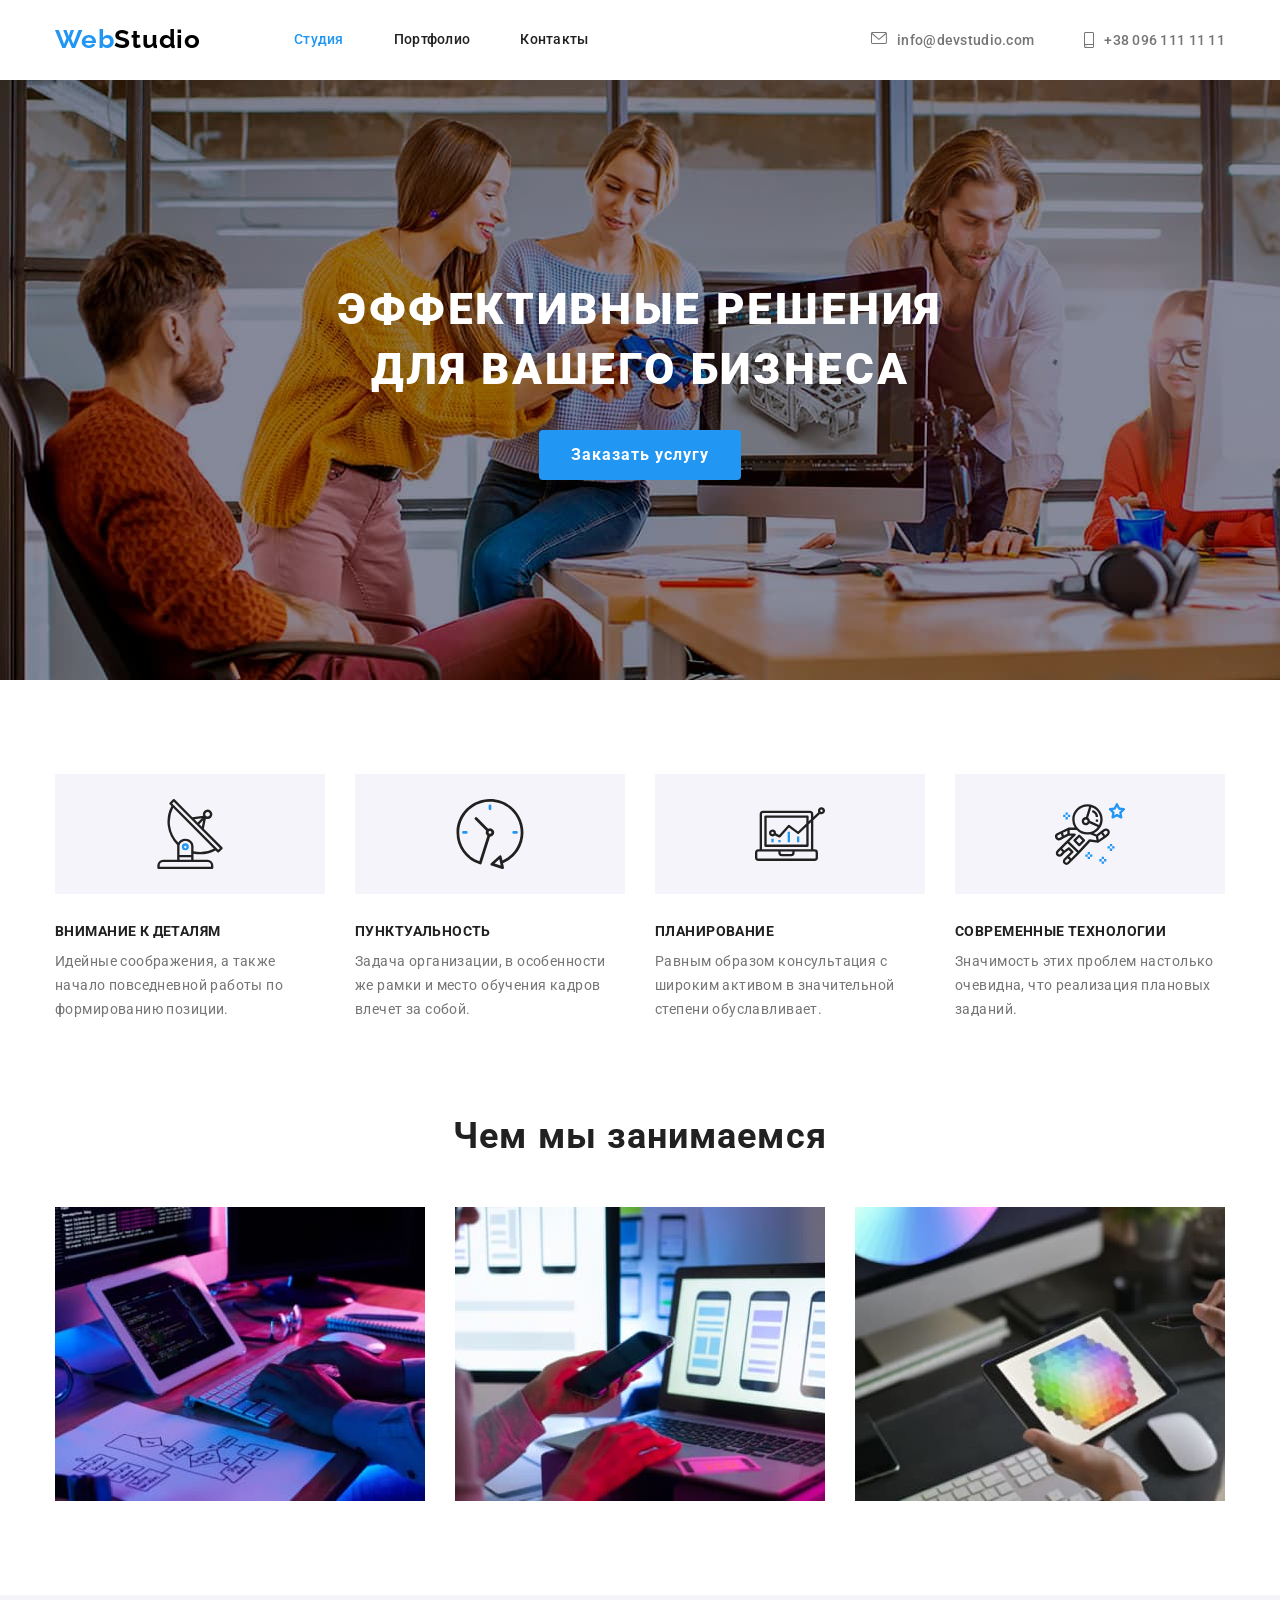
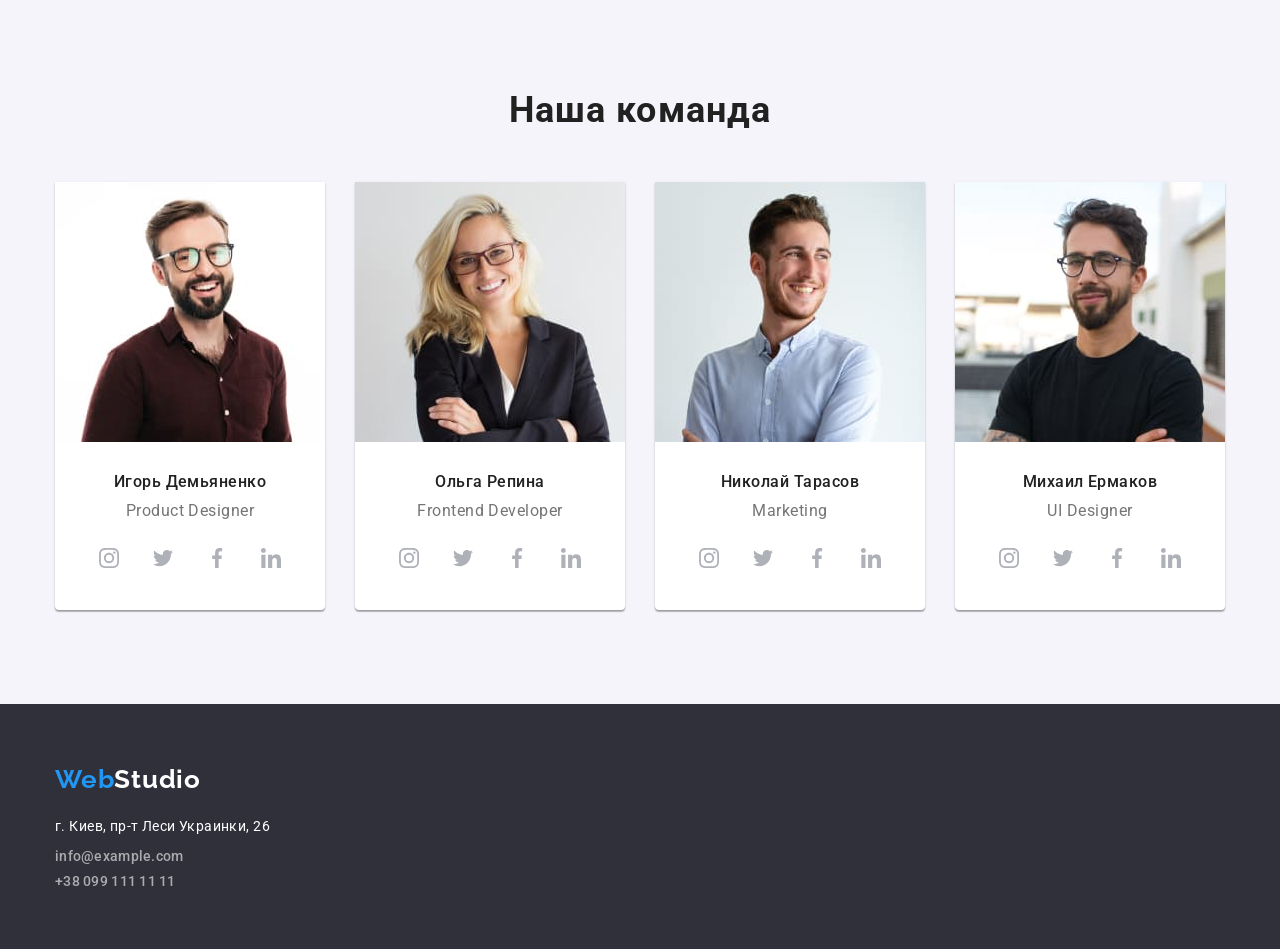
==== index.html @ 1698d547 "added icons" ====
<!DOCTYPE html>
<html lang="ru">
<head>
    <meta charset="UTF-8">
    <meta name="viewport" content="width=device-width, initial-scale=1.0">
    <link href="https://fonts.googleapis.com/css2?family=Raleway:wght@700&family=Roboto:wght@400;500;700;900&display=swap" rel="stylesheet">
    <link rel="stylesheet" href="https://cdnjs.cloudflare.com/ajax/libs/modern-normalize/1.0.0/modern-normalize.min.css" integrity="sha512-ISS7cAi1PEhQ8jnbJpJZMd29NlhNj4AWYyLOSp2CE/CsHxTCu+r+t0D2yoJudVrd0/8fTVPUVDzY5Tvli75u/g==" crossorigin="anonymous" />
    <link rel="stylesheet" href="./css/styles.css">
    <title>Document</title>
</head>
<body>
    <header>
        <div class="container main-nav">
            <nav class="site-nav">
                <a href="" class="logo">Web<span>Studio</span></a>
                <ul class="site-nav-list">
                    <li class="site-nav-item">
                        <a href="" class="link current">Студия</a>
                    </li>
                    <li class="site-nav-item">
                        <a href="./portfolio.html" class="link">Портфолио</a>
                    </li>
                    <li class="site-nav-item">
                        <a href="" class="link">Контакты</a>
                    </li>
                </ul>
            </nav>
            <address class="address-header">
                <ul class="address-list">
                    <li class="item">
                        <a href="mailto:info@devstudio.com" class="link">
                            <svg class="icon-envelope" width="16" height="12">
                                <use href="./images/symbol-defs.svg#icon-envelope-hover"></use>
                            </svg>
                            info@devstudio.com
                        </a>
                    </li>
                    <li class="item">
                        <a href="tel:+380961111111" class="link">
                            <svg class="icon-smartphone" width="10" height="16">
                                <use href="./images/symbol-defs.svg#icon-smartphone"></use>
                            </svg>
                            +38 096 111 11 11
                        </a>
                    </li>
                </ul>
            </address>
        </div>
    </header>
    <main>
        <section class="page-hero" >
            <div class="hero container">
                <h1 class="hero-title">Эффективные решения <br/> для вашего бизнеса</h1>
                <a href="" class="hero-link">Заказать услугу</a>
            </div>
        </section>
        <section class="features">
            <div class="container">
                <h2 class="visually-hidden">Наши качества</h2>
                <ul class="features-list">
                    <li class="features-item">
                        <div class="features-icon">
                            <svg  width="70" height="70">
                                <use href="./images/symbol-defs.svg#icon-antenna-1"></use>
                            </svg>
                        </div>
                        <h3>Внимание к деталям</h3>
                        <p>Идейные соображения, а также начало повседневной работы по формированию позиции.</p>
                    </li>
                    <li class="features-item">
                        <div class="features-icon">
                            <svg  width="70" height="70">
                                <use href="./images/symbol-defs.svg#icon-clock-1"></use>
                            </svg>
                        </div>
                        <h3>Пунктуальность</h3>
                        <p>Задача организации, в особенности же рамки и место обучения кадров влечет за собой.</p>
                    </li>
                    <li class="features-item">
                        <div class="features-icon">
                            <svg  width="70" height="70">
                                <use href="./images/symbol-defs.svg#icon-diagram-1"></use>
                            </svg>
                        </div>
                        <h3>Планирование</h3>
                        <p>Равным образом консультация с широким активом в значительной степени обуславливает.</p>
                    </li>
                    <li class="features-item">
                        <div class="features-icon">
                            <svg  width="70" height="70">
                                <use href="./images/symbol-defs.svg#icon-astronaut-1"></use>
                            </svg>
                        </div>
                        <h3>Современные технологии</h3>
                        <p>Значимость этих проблем настолько очевидна, что реализация плановых заданий.</p>
                    </li>
                </ul>
            </div>
        </section>
        <section class="works">
            <div class="container">
                <h2 class="works-title">Чем мы занимаемся</h2>
                <ul class="works-list">
                    <li class="work-item">
                        <img src="./images/indeximg/img.jpg" alt="фото1" width="370">
                    </li>
                    <li class="work-item">
                        <img src="./images/indeximg/img1.jpg" alt="фото2" width="370">
                    </li>
                    <li class="work-item">
                        <img src="./images/indeximg/img2.jpg" alt="фото3" width="370">
                    </li>
                </ul>
            </div>
        </section>
        <section class="team">
            <div class="container">
                <h2 class="team-title">Наша команда</h2>
                <ul class="team-list">
                    <li class="team-item">
                        <img src="./images/indeximg/igor.jpg" alt="Игорь Демьяненко" width="270">
                        <div class="team-name">
                            <h3>Игорь Демьяненко</h3>
                            <p>Product Designer</p>
                            <ul class="social-list">
                                <li class="social-item">
                                    <a href="" class="link">
                                        <svg class="social-icon" width="20" hight="20">
                                            <use href="./images/symbol-defs.svg#icon-instagram-2"></use>
                                        </svg>
                                    </a>
                                </li>
                                <li class="social-item">
                                    <a href="" class="link">
                                        <svg class="social-icon" width="20" hight="20">
                                            <use href="./images/symbol-defs.svg#icon-twitter-1"></use>
                                        </svg>
                                    </a>
                                </li>
                                <li class="social-item">
                                    <a href="" class="link">
                                        <svg class="social-icon" width="20" hight="20">
                                            <use href="./images/symbol-defs.svg#icon-facebook-1"></use>
                                        </svg>
                                    </a>
                                </li>
                                <li class="social-item">
                                    <a href="" class="link">
                                        <svg class="social-icon" width="20" hight="20">
                                            <use href="./images/symbol-defs.svg#icon-linkedin-1"></use>
                                        </svg>
                                    </a>
                                </li>
                            </ul>
                        </div>
                    </li>
                    <li class="team-item">
                        <img src="./images/indeximg/olga.jpg" alt="Ольга Репина" width="270">
                        <div class="team-name">
                            <h3>Ольга Репина</h3>
                            <p>Frontend Developer</p>
                            <ul class="social-list">
                                <li class="social-item">
                                    <a href="" class="link">
                                        <svg class="social-icon" width="20" hight="20">
                                            <use href="./images/symbol-defs.svg#icon-instagram-2"></use>
                                        </svg>
                                    </a>
                                </li>
                                <li class="social-item">
                                    <a href="" class="link">
                                        <svg class="social-icon" width="20" hight="20">
                                            <use href="./images/symbol-defs.svg#icon-twitter-1"></use>
                                        </svg>
                                    </a>
                                </li>
                                <li class="social-item">
                                    <a href="" class="link">
                                        <svg class="social-icon" width="20" hight="20">
                                            <use href="./images/symbol-defs.svg#icon-facebook-1"></use>
                                        </svg>
                                    </a>
                                </li>
                                <li class="social-item">
                                    <a href="" class="link">
                                        <svg class="social-icon" width="20" hight="20">
                                            <use href="./images/symbol-defs.svg#icon-linkedin-1"></use>
                                        </svg>
                                    </a>
                                </li>
                            </ul>
                        </div>
                    </li>
                    <li class="team-item">
                        <img src="./images/indeximg/nikolay.jpg" alt="Николай Тарасов" width="270">
                        <div class="team-name">
                            <h3>Николай Тарасов</h3>
                            <p>Marketing</p>
                            <ul class="social-list">
                                <li class="social-item">
                                    <a href="" class="link">
                                        <svg class="social-icon" width="20" hight="20">
                                            <use href="./images/symbol-defs.svg#icon-instagram-2"></use>
                                        </svg>
                                    </a>
                                </li>
                                <li class="social-item">
                                    <a href="" class="link">
                                        <svg class="social-icon" width="20" hight="20">
                                            <use href="./images/symbol-defs.svg#icon-twitter-1"></use>
                                        </svg>
                                    </a>
                                </li>
                                <li class="social-item">
                                    <a href="" class="link">
                                        <svg class="social-icon" width="20" hight="20">
                                            <use href="./images/symbol-defs.svg#icon-facebook-1"></use>
                                        </svg>
                                    </a>
                                </li>
                                <li class="social-item">
                                    <a href="" class="link">
                                        <svg class="social-icon" width="20" hight="20">
                                            <use href="./images/symbol-defs.svg#icon-linkedin-1"></use>
                                        </svg>
                                    </a>
                                </li>
                            </ul>
                        </div>
                    </li>
                    <li class="team-item">
                        <img src="./images/indeximg/mihail.jpg" alt="Михаил Ермаков" width="270">
                        <div class="team-name">
                            <h3>Михаил Ермаков</h3>
                            <p>UI Designer</p>
                            <ul class="social-list">
                                <li class="social-item">
                                    <a href="" class="link">
                                        <svg class="social-icon" width="20" hight="20">
                                            <use href="./images/symbol-defs.svg#icon-instagram-2"></use>
                                        </svg>
                                    </a>
                                </li>
                                <li class="social-item">
                                    <a href="" class="link">
                                        <svg class="social-icon" width="20" hight="20">
                                            <use href="./images/symbol-defs.svg#icon-twitter-1"></use>
                                        </svg>
                                    </a>
                                </li>
                                <li class="social-item">
                                    <a href="" class="link">
                                        <svg class="social-icon" width="20" hight="20">
                                            <use href="./images/symbol-defs.svg#icon-facebook-1"></use>
                                        </svg>
                                    </a>
                                </li>
                                <li class="social-item">
                                    <a href="" class="link">
                                        <svg class="social-icon" width="20" hight="20">
                                            <use href="./images/symbol-defs.svg#icon-linkedin-1"></use>
                                        </svg>
                                    </a>
                                </li>
                            </ul>
                        </div>
                    </li>
                </ul>
            </div>
        </section>
    </main>
    <footer class="bottom">
        <div class="container">
            <a href="./index.html" class="logo">Web<span>Studio</span></a>
            <address class="adrs-list">
                <p class="adrs-item">г. Киев, пр-т Леси Украинки, 26</p>
                <a href="mailto:info@example.com" class="adrs-link adrs-item">info@example.com</a>
                <a href="tel:+380991111111" class="adrs-link adrs-item">+38 099 111 11 11</a>
            </address>
        </div>
    </footer>
</body>
</html>
---- css/styles.css ----
/* основной цвет #212121 */

/* вторичный цвет #757575 */

/* белый цвет #FFFFFF */

/* черный цвет #000000 */

/* акцент #2196F3 */

/* адресс в футере rgba(255, 255, 255, 0.6) */

/* бекграунд футера и героя #2F303A */

/* вторичный бекграунд #F5F4FA */

:root {
    --primary-text-color: #212121;
    --secondary-text-color: #757575;
    --accent-color: #2196F3;
    --background-footer: #2F303A;
    --secondary-background: #F5F4FA;
    --white-color: #fff;
    --black-color: #000;
    --footer-address-color: rgba(255, 255, 255, 0.6);
    --icon-color: #AFB1B8;
}

body {
    background: var(--white-color);
    color: var(--primary-text-color);
    font-family: 'Roboto', sans-serif;
}

a {
    text-decoration: none;
}

ul {
    margin: 0;
    padding: 0;
    list-style: none;
}

img {
    display: block;
    min-width: 100%;
    height: auto;
}
.visually-hidden {
    position: absolute;
    width: 1px;
    height: 1px;
    margin: -1px;
    border: 0;
    padding: 0;
    clip: rect(0 0 0 0);
    overflow: hidden;
}

.container {
    margin-left: auto;
    margin-right: auto;
    padding-left: 15px;
    padding-right: 15px;
    width: 1200px;
    /* outline: 2px solid red; */
}


/* СТУДИЯ */
/* Header */
.logo {
    color: #2196F3;
    font-family: 'Raleway', sans-serif;
    font-weight: 700;
    font-size: 26px;
    line-height: 1.2;
    letter-spacing: 0.03em;
}

.logo span {
    color: var(--black-color);
}

.main-nav,
.site-nav {
    display: flex;
    align-items: center;
}

.site-nav-list {
    margin-left: 93px;
}

.site-nav .link {
    color: var(--primary-text-color);
}

/* .site-nav-item {
    margin-right: 50px;
}

.site-nav-item:last-child {
    margin-right: 0px;
} */

.site-nav-item:not(:last-child) {
    margin-right: 50px;
}

.site-nav-list {
    display: flex;
    margin-left: 93px;
    font-weight: 500;
    font-size: 14px;
    line-height: 1.14;
    letter-spacing: 0.02em;
}

.site-nav-list .link {
    display: block;
    padding-top: 32px;
    padding-bottom: 32px;
    /* outline: 2px solid red; */
}

.site-nav-list .link.current,
.site-nav-list .link:hover,
.site-nav-list .link:focus {
    color: var(--accent-color);
}

.address-header,
.address-list {
    margin-left: auto;
    display: flex;
}

.address-list {
    /* margin-left: 331px; */
    padding-left: 0;
}

.address-list .item + .item {
    margin-left: 50px;
}

.address-list .link {
    color: var(--secondary-text-color);
    font-style: normal;
    font-weight: 500;
    font-size: 14px;
    line-height: 16px;
    letter-spacing: 0.02em;
}

.address-list .link:hover,
.address-list .link:focus {
    color: var(--accent-color);
}

.link {
    display:flex
}

.icon-envelope,
.icon-smartphone {
    fill: currentColor;
    margin-right: 10px;
}



/* Hero */
.page-hero {
    background: var(--black-color);
    background-image: url(../images/indeximg/hero_img.jpg);
    background-repeat: no-repeat;
    background-size: cover;
    text-align: center;
}
.hero {
    padding: 200px 0;
}
.hero-title {
    margin: 0;
    color: var(--white-color);
    font-weight: 900;
    font-size: 44px;
    line-height: 1.36;
    letter-spacing: 0.06em;
    text-transform: uppercase;
}
.hero-link {
    display: inline-block;
    margin-top: 30px;
    border-radius: 4px;
    padding: 10px 32px;
    color: var(--white-color);
    background: #2196F3;
    font-weight: 700;
    font-size: 16px;
    line-height: 1.9;
    letter-spacing: 0.06em;
}

/* Features */
.features {
    padding-top: 94px;
    padding-bottom: 94px;
}

.features-list {
    display: flex;
}
    
.features-item {
    width: 270px;
}
.features-icon {
    display: flex;
    padding: 25px 100px;
    margin-bottom: 30px;
    background: var(--secondary-background);
}

.features-item:not(:last-child) {
    margin-right: 30px;
}

.features-list h3 {
    margin-top: 0;
    margin-bottom: 10px;
    font-weight: 700;
    font-size: 14px;
    line-height: 1.14;
    letter-spacing: 0.03em;
    text-transform: uppercase;
}

.features-list p {
    margin-top: 0;
    margin-bottom: 0;
    color: var(--secondary-text-color);
    font-weight: 400;
    font-size: 14px;
    line-height: 1.7;
    letter-spacing: 0.03em;
}

/* Works */
.works {
padding-bottom: 94px;
}

.works-title {
    margin-top: 0;
    margin-bottom: 50px;
    font-weight: 700;
    font-size: 36px;
    line-height: 1.17;
    text-align: center;
    letter-spacing: 0.03em;
}

.works-list {
    display: flex;
}

.work-item:not(:last-child) {
    margin-right: 30px;
}

/* Team */
.team {
    padding-top: 94px;
    padding-bottom: 94px;
    background: var(--secondary-background);
}

.team-title {
    margin-top: 0;
    margin-bottom: 50px;
    font-weight: 700;
    font-size: 36px;
    line-height: 1.17;
    text-align: center;
    letter-spacing: 0.03em;
}
.team-item {
    width: 270px;
    background: var(--white-color);
    box-shadow: 0px 1px 3px rgba(0, 0, 0, 0.12), 0px 1px 1px rgba(0, 0, 0, 0.14), 0px 2px 1px rgba(0, 0, 0, 0.2);
    border-radius: 0px 0px 4px 4px;
}

.team-item:not(:last-child) {
    margin-right: 30px;
}

.team-list{
    display: flex;  
}

.team-name {
padding: 30px 15px;

}

.team-name h3 {
    margin-top: 0;
    margin-bottom: 10px;
    font-weight: 500;
    font-size: 16px;
    line-height: 1.2;
    letter-spacing: 0.03em;
    text-align: center;
}

.team-name p {
    margin-top: 0px;
    margin-bottom: 16px;
    color: var(--secondary-text-color);
    font-weight: 400;
    font-size: 16px;
    line-height: 19px;
    letter-spacing: 0.03em;
    text-align: center;
}

.social-list {
    display: flex;
    justify-content: center;
}

.social-item:not(:last-child) {
    margin-right: 10px;
}

.social-list .link {
    /* display: block; */
    padding: 12px;
    width: 44px;
    height: 44px;
    background: var(--white-color);
    border-radius: 50%;
    color: var(--icon-color)
}

.social-list .link:hover,
.social-list .link:focus {
    background: var(--accent-color);
    color: var(--white-color);
}

.social-icon {
    fill: currentColor;
}



 /*Footer  */
 .bottom {
    background: var(--background-footer);
    padding-top: 60px;
    padding-bottom: 60px;
 }
 
 .bottom span {
    color: var(--white-color);
 }

 .adrs-list {
    display: flex;
    flex-direction: column;
    margin-top: 20px;
 }

 .adrs-list p {
    margin-top: 0;
    margin-bottom: 0;
    color: var(--white-color);
    font-style: normal;
    font-weight: 400;
    font-size: 14px;
    line-height: 1.7;    
    letter-spacing: 0.03em;    
 }

 .adrs-link {
    color: var(--footer-address-color);
    font-style: normal;
    font-weight: 500;
    font-size: 14px;
    line-height: 16px;
    letter-spacing: 0.02em;
}

/* .mail {
    margin-top: 9px;
    margin-bottom: 9px;
} */

.adrs-link:hover,
.adrs-link:focus {
    color: var(--accent-color);
}

.adrs-item:not(:first-child) {
    margin-top: 9px;
}


/* ПОРТФОЛИО */
.header-portfolio {
    border-bottom: 1px solid rgba(236, 236, 236, 1);
}

.portfolio {
    padding-top: 94px;
    padding-bottom: 94px;
}

.button-list {
    display: flex;
    justify-content: center;
    margin-bottom: 50px;
}

.button-item:not(:last-child){
    margin-right: 8px;
}

.link-button {
    padding: 6px 22px;
    border: 0px;
    border-radius: 4px;
    font-family: inherit;
    font-weight: 500;
    font-size: 16px;
    line-height: 1.6;
    text-align: center;
    letter-spacing: 0.03em;
}

.link-button:hover,
.link-button:focus {
    background: var(--accent-color);
    color: var(--white-color);
}

.projects-list {
    display: flex;
    flex-wrap: wrap;
}

.project-element {
    width: calc((100% - 60px) / 3);
    margin-right: 30px;
    margin-bottom: 30px;
}

.project-element:nth-child(3n) {
    margin-right: 0;
}
.project-element:nth-last-child(-n + 3) {
    margin-bottom: 0;
}

.project-item {
    padding: 20px 24px;
    border: 1px solid #EEEEEE;
}

.project-title {
    margin-top: 0;
    margin-bottom: 4px;
    color: var(--primary-text-color);
    font-weight: 700;
    font-size: 18px;
    line-height: 2;
    letter-spacing: 0.06em;
}

.project-type {
    margin-top: 0;
    margin-bottom: 0;
    color: var(--secondary-text-color);
    font-weight: 400;
    font-size: 16px;
    line-height: 1.9;
    letter-spacing: 0.03em;
}
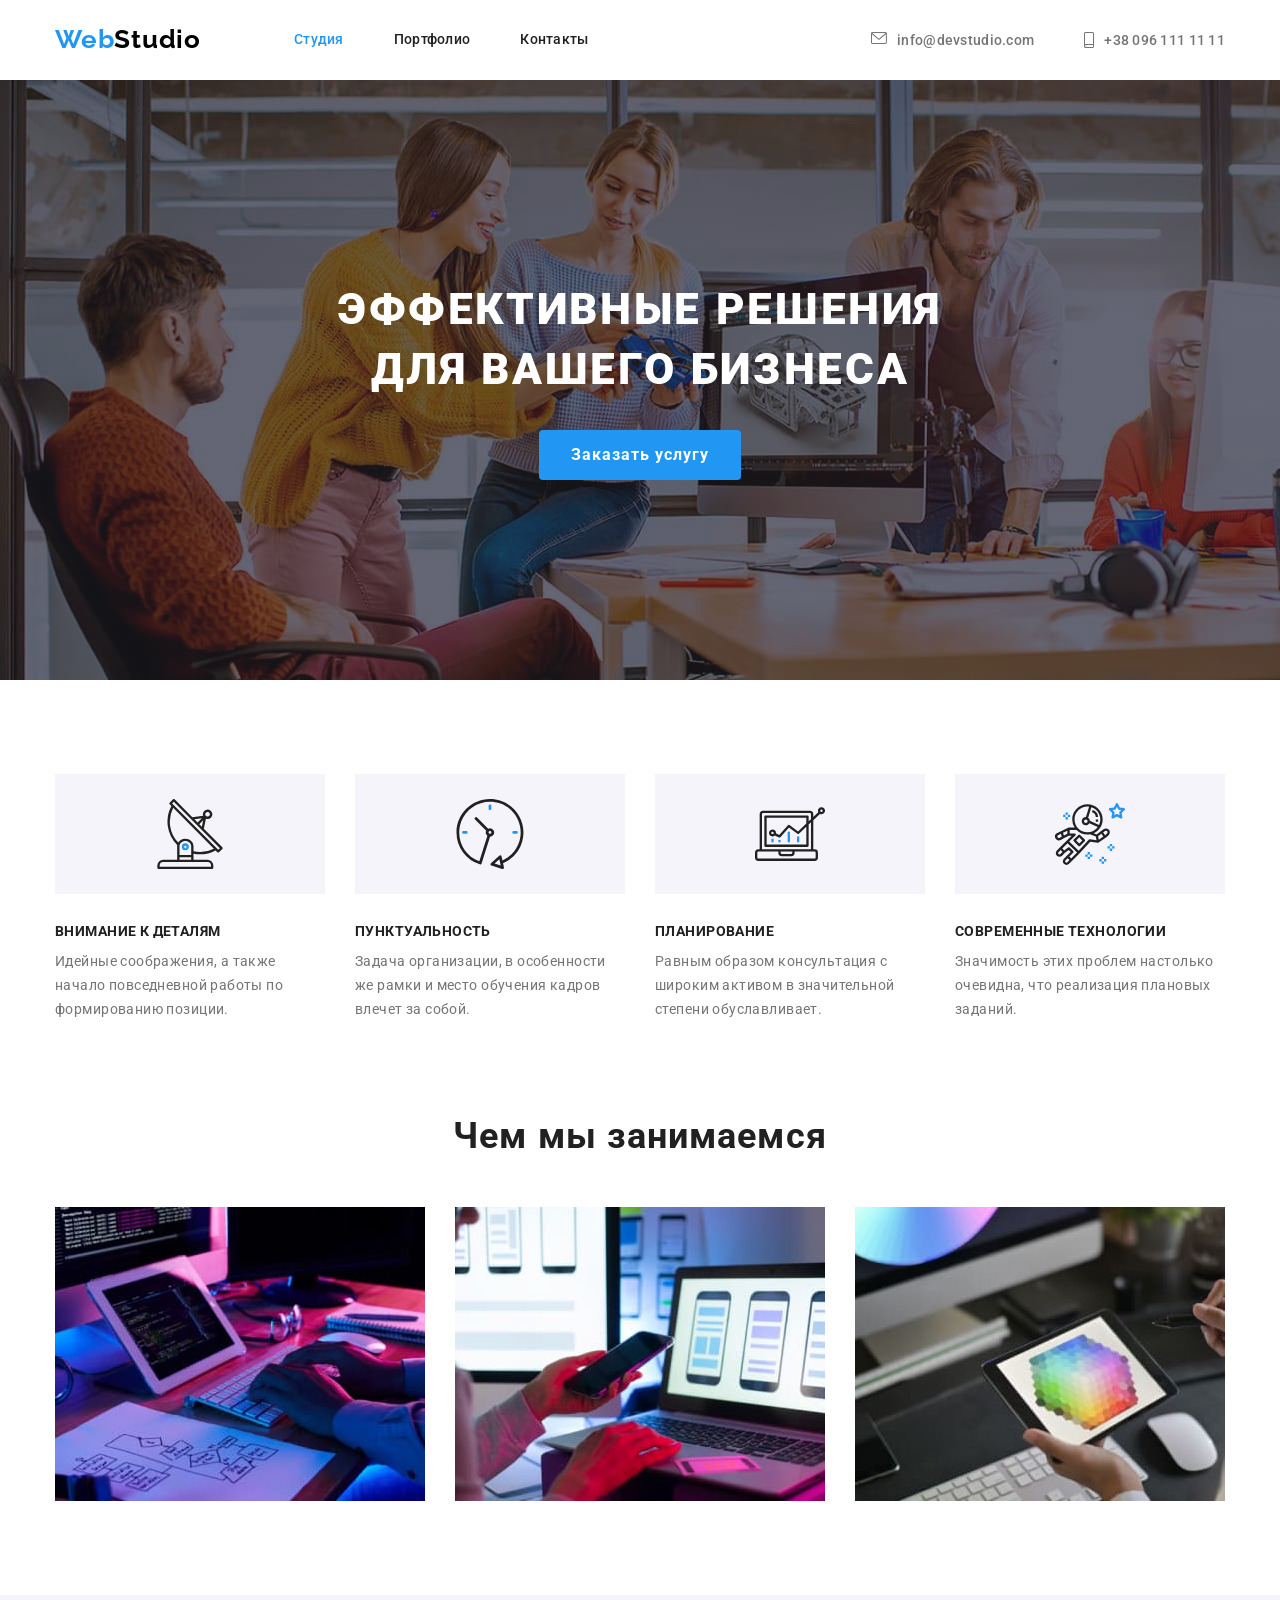
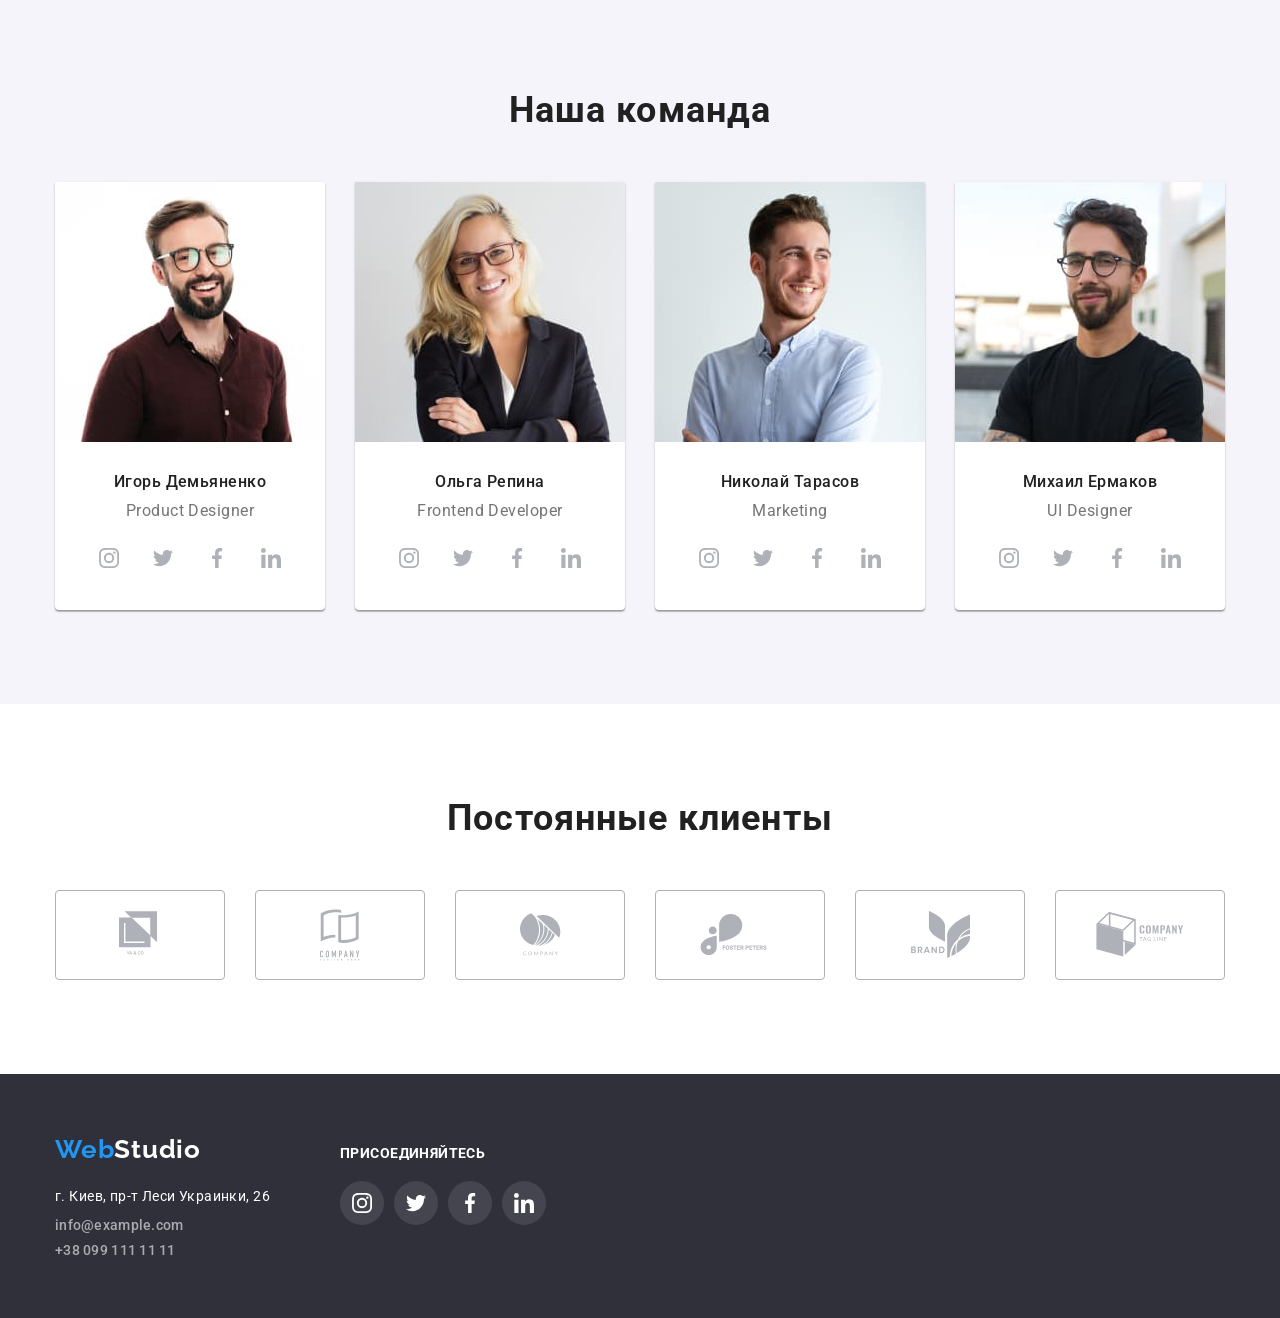
==== commit f264aa4b: "added all icons to page" ====
--- a/index.html
+++ b/index.html
@@ -125,28 +125,28 @@
                             <ul class="social-list">
                                 <li class="social-item">
                                     <a href="" class="link">
-                                        <svg class="social-icon" width="20" hight="20">
+                                        <svg class="social-icon" width="20" height="20">
                                             <use href="./images/symbol-defs.svg#icon-instagram-2"></use>
                                         </svg>
                                     </a>
                                 </li>
                                 <li class="social-item">
                                     <a href="" class="link">
-                                        <svg class="social-icon" width="20" hight="20">
+                                        <svg class="social-icon" width="20" height="20">
                                             <use href="./images/symbol-defs.svg#icon-twitter-1"></use>
                                         </svg>
                                     </a>
                                 </li>
                                 <li class="social-item">
                                     <a href="" class="link">
-                                        <svg class="social-icon" width="20" hight="20">
+                                        <svg class="social-icon" width="20" height="20">
                                             <use href="./images/symbol-defs.svg#icon-facebook-1"></use>
                                         </svg>
                                     </a>
                                 </li>
                                 <li class="social-item">
                                     <a href="" class="link">
-                                        <svg class="social-icon" width="20" hight="20">
+                                        <svg class="social-icon" width="20" height="20">
                                             <use href="./images/symbol-defs.svg#icon-linkedin-1"></use>
                                         </svg>
                                     </a>
@@ -162,28 +162,28 @@
                             <ul class="social-list">
                                 <li class="social-item">
                                     <a href="" class="link">
-                                        <svg class="social-icon" width="20" hight="20">
+                                        <svg class="social-icon" width="20" height="20">
                                             <use href="./images/symbol-defs.svg#icon-instagram-2"></use>
                                         </svg>
                                     </a>
                                 </li>
                                 <li class="social-item">
                                     <a href="" class="link">
-                                        <svg class="social-icon" width="20" hight="20">
+                                        <svg class="social-icon" width="20" height="20">
                                             <use href="./images/symbol-defs.svg#icon-twitter-1"></use>
                                         </svg>
                                     </a>
                                 </li>
                                 <li class="social-item">
                                     <a href="" class="link">
-                                        <svg class="social-icon" width="20" hight="20">
+                                        <svg class="social-icon" width="20" height="20">
                                             <use href="./images/symbol-defs.svg#icon-facebook-1"></use>
                                         </svg>
                                     </a>
                                 </li>
                                 <li class="social-item">
                                     <a href="" class="link">
-                                        <svg class="social-icon" width="20" hight="20">
+                                        <svg class="social-icon" width="20" height="20">
                                             <use href="./images/symbol-defs.svg#icon-linkedin-1"></use>
                                         </svg>
                                     </a>
@@ -199,28 +199,28 @@
                             <ul class="social-list">
                                 <li class="social-item">
                                     <a href="" class="link">
-                                        <svg class="social-icon" width="20" hight="20">
+                                        <svg class="social-icon" width="20" height="20">
                                             <use href="./images/symbol-defs.svg#icon-instagram-2"></use>
                                         </svg>
                                     </a>
                                 </li>
                                 <li class="social-item">
                                     <a href="" class="link">
-                                        <svg class="social-icon" width="20" hight="20">
+                                        <svg class="social-icon" width="20" height="20">
                                             <use href="./images/symbol-defs.svg#icon-twitter-1"></use>
                                         </svg>
                                     </a>
                                 </li>
                                 <li class="social-item">
                                     <a href="" class="link">
-                                        <svg class="social-icon" width="20" hight="20">
+                                        <svg class="social-icon" width="20" height="20">
                                             <use href="./images/symbol-defs.svg#icon-facebook-1"></use>
                                         </svg>
                                     </a>
                                 </li>
                                 <li class="social-item">
                                     <a href="" class="link">
-                                        <svg class="social-icon" width="20" hight="20">
+                                        <svg class="social-icon" width="20" height="20">
                                             <use href="./images/symbol-defs.svg#icon-linkedin-1"></use>
                                         </svg>
                                     </a>
@@ -236,34 +236,83 @@
                             <ul class="social-list">
                                 <li class="social-item">
                                     <a href="" class="link">
-                                        <svg class="social-icon" width="20" hight="20">
+                                        <svg class="social-icon" width="20" height="20">
                                             <use href="./images/symbol-defs.svg#icon-instagram-2"></use>
                                         </svg>
                                     </a>
                                 </li>
                                 <li class="social-item">
                                     <a href="" class="link">
-                                        <svg class="social-icon" width="20" hight="20">
+                                        <svg class="social-icon" width="20" height="20">
                                             <use href="./images/symbol-defs.svg#icon-twitter-1"></use>
                                         </svg>
                                     </a>
                                 </li>
                                 <li class="social-item">
                                     <a href="" class="link">
-                                        <svg class="social-icon" width="20" hight="20">
+                                        <svg class="social-icon" width="20" height="20">
                                             <use href="./images/symbol-defs.svg#icon-facebook-1"></use>
                                         </svg>
                                     </a>
                                 </li>
                                 <li class="social-item">
                                     <a href="" class="link">
-                                        <svg class="social-icon" width="20" hight="20">
+                                        <svg class="social-icon" width="20" height="20">
                                             <use href="./images/symbol-defs.svg#icon-linkedin-1"></use>
                                         </svg>
                                     </a>
                                 </li>
                             </ul>
                         </div>
+                    </li>
+                </ul>
+            </div>
+        </section>
+        <section class="clients">
+            <div class="container">
+                <h3 class="clients-title">Постоянные клиенты</h3>
+                <ul class="clients-list">
+                    <li class="clients-item">
+                        <a href="" class="clients-link">
+                            <svg class="clients-icon" width="42" height="49">
+                                <use href="./images/symbol-defs.svg#icon-logo_one"></use>
+                            </svg>
+                        </a>
+                    </li>
+                    <li class="clients-item">
+                        <a href="" class="clients-link">
+                            <svg class="clients-icon" width="40" height="52">
+                                <use href="./images/symbol-defs.svg#icon-logo_two"></use>
+                            </svg>
+                        </a>
+                    </li>
+                    <li class="clients-item">
+                        <a href="" class="clients-link">
+                            <svg class="clients-icon" width="41" height="43">
+                                <use href="./images/symbol-defs.svg#icon-logo_three"></use>
+                            </svg>
+                        </a>
+                    </li>
+                    <li class="clients-item">
+                        <a href="" class="clients-link">
+                            <svg class="clients-icon" width="80" height="42">
+                                <use href="./images/symbol-defs.svg#icon-logo_four"></use>
+                            </svg>
+                        </a>
+                    </li>
+                    <li class="clients-item">
+                        <a href="" class="clients-link">
+                            <svg class="clients-icon" width="59" height="47">
+                                <use href="./images/symbol-defs.svg#icon-logo_five"></use>
+                            </svg>
+                        </a>
+                    </li>
+                    <li class="clients-item">
+                        <a href="" class="clients-link">
+                            <svg class="clients-icon" width="88" height="45">
+                                <use href="./images/symbol-defs.svg#icon-logo_six"></use>
+                            </svg>
+                        </a>
                     </li>
                 </ul>
             </div>
@@ -271,12 +320,47 @@
     </main>
     <footer class="bottom">
         <div class="container">
-            <a href="./index.html" class="logo">Web<span>Studio</span></a>
-            <address class="adrs-list">
-                <p class="adrs-item">г. Киев, пр-т Леси Украинки, 26</p>
-                <a href="mailto:info@example.com" class="adrs-link adrs-item">info@example.com</a>
-                <a href="tel:+380991111111" class="adrs-link adrs-item">+38 099 111 11 11</a>
-            </address>
+            <div class="footer-adrs">
+                <a href="./index.html" class="logo">Web<span>Studio</span></a>
+                <address class="adrs-list">
+                    <p class="adrs-item">г. Киев, пр-т Леси Украинки, 26</p>
+                    <a href="mailto:info@example.com" class="adrs-link adrs-item">info@example.com</a>
+                    <a href="tel:+380991111111" class="adrs-link adrs-item">+38 099 111 11 11</a>
+                </address>
+            </div>
+            <div class="footer-links">
+                <p>присоединяйтесь</p>
+                <ul class="footer-list">
+                    <li class="footer-item">
+                        <a href="" class="link">
+                            <svg class="footer-icon" width="20" height="20">
+                                <use href="./images/symbol-defs.svg#icon-instagram-2"></use>
+                            </svg>
+                        </a>
+                    </li>
+                    <li class="footer-item">
+                        <a href="" class="link">
+                            <svg class="footer-icon" width="20" height="20">
+                                <use href="./images/symbol-defs.svg#icon-twitter-1"></use>
+                            </svg>
+                        </a>
+                    </li>
+                    <li class="footer-item">
+                        <a href="" class="link">
+                            <svg class="footer-icon" width="20" height="20">
+                                <use href="./images/symbol-defs.svg#icon-facebook-1"></use>
+                            </svg>
+                        </a>
+                    </li>
+                    <li class="footer-item">
+                        <a href="" class="link">
+                            <svg class="footer-icon" width="20" height="20">
+                                <use href="./images/symbol-defs.svg#icon-linkedin-1"></use>
+                            </svg>
+                        </a>
+                    </li>
+                </ul>
+            </div>
         </div>
     </footer>
 </body>
--- a/css/styles.css
+++ b/css/styles.css
@@ -24,6 +24,7 @@
     --black-color: #000;
     --footer-address-color: rgba(255, 255, 255, 0.6);
     --icon-color: #AFB1B8;
+    --icon-background: rgba(255, 255, 255, 0.1);
 }
 
 body {
@@ -47,6 +48,8 @@
     min-width: 100%;
     height: auto;
 }
+
+
 .visually-hidden {
     position: absolute;
     width: 1px;
@@ -97,13 +100,9 @@
     color: var(--primary-text-color);
 }
 
-/* .site-nav-item {
-    margin-right: 50px;
-}
-
-.site-nav-item:last-child {
-    margin-right: 0px;
-} */
+.link {
+    display:flex
+}
 
 .site-nav-item:not(:last-child) {
     margin-right: 50px;
@@ -160,9 +159,7 @@
     color: var(--accent-color);
 }
 
-.link {
-    display:flex
-}
+
 
 .icon-envelope,
 .icon-smartphone {
@@ -175,7 +172,7 @@
 /* Hero */
 .page-hero {
     background: var(--black-color);
-    background-image: url(../images/indeximg/hero_img.jpg);
+    background-image: linear-gradient(to right, rgba(47, 48, 58, 0.4), rgba(47, 48, 58, 0.4)), url(../images/indeximg/hero_img.jpg);
     background-repeat: no-repeat;
     background-size: cover;
     text-align: center;
@@ -338,9 +335,9 @@
     margin-right: 10px;
 }
 
-.social-list .link {
-    /* display: block; */
-    padding: 12px;
+.social-item .link {
+    justify-content: center;
+    align-items: center;
     width: 44px;
     height: 44px;
     background: var(--white-color);
@@ -358,6 +355,55 @@
     fill: currentColor;
 }
 
+/* Clients */
+.clients {
+    padding-top: 94px;
+    padding-bottom: 94px;
+}
+
+.clients-title {
+    margin-top: 0;
+    margin-bottom: 50px;
+    font-style: 700;
+    font-weight: bold;
+    font-size: 36px;
+    line-height: 1.16;
+    text-align: center;
+    letter-spacing: 0.03em;
+}
+
+.clients-list {
+    display: flex;
+}
+
+.clients-item {
+    width: 170px;
+}
+
+.clients-item:not(:last-child) {
+    margin-right: 30px;
+}
+
+.clients-link {
+    display: flex;
+    justify-content: center;
+    align-items: center;
+    width: 100%;
+    height: 90px;
+    color: var(--icon-color);
+    border: 1px solid rgba(175, 177, 184, 1);
+    border-radius: 4px;
+}
+
+.clients-link:hover,
+.clients-link:focus {
+    border: 1px solid var(--accent-color);
+    color: var(--accent-color);
+}
+
+.clients-icon {
+    fill: currentColor;
+}
 
 
  /*Footer  */
@@ -366,7 +412,15 @@
     padding-top: 60px;
     padding-bottom: 60px;
  }
- 
+ .bottom .container {
+     display: flex;
+     align-items: baseline;
+ }
+
+ .footer-adrs{
+     margin-right: 70px;
+ }
+
  .bottom span {
     color: var(--white-color);
  }
@@ -397,11 +451,6 @@
     letter-spacing: 0.02em;
 }
 
-/* .mail {
-    margin-top: 9px;
-    margin-bottom: 9px;
-} */
-
 .adrs-link:hover,
 .adrs-link:focus {
     color: var(--accent-color);
@@ -411,6 +460,42 @@
     margin-top: 9px;
 }
 
+.footer-links p {
+    margin-top: 0;
+    margin-bottom: 20px;
+    font-style: 700;
+    font-weight: bold;
+    font-size: 14px;
+    line-height: 16px;
+    letter-spacing: 0.03em;
+    text-transform: uppercase;
+    color: var(--white-color)
+}
+.footer-list {
+    display: flex;
+}
+
+.footer-item .link {
+    justify-content: center;
+    align-items: center;
+    width: 44px;
+    height: 44px;
+    background: var(--icon-background);
+    border-radius: 50%;
+    color: var(--white-color);
+}
+
+.footer-item:not(:last-child) {
+    margin-right: 10px;
+}
+
+.footer-item .link:hover {
+    background: var(--accent-color);
+}
+
+.footer-icon {
+    fill: currentColor;
+}
 
 /* ПОРТФОЛИО */
 .header-portfolio {
@@ -461,6 +546,10 @@
     margin-bottom: 30px;
 }
 
+.project-element:hover {
+    box-shadow: 0px 1px 1px rgba(0, 0, 0, 0.12), 0px 4px 4px rgba(0, 0, 0, 0.06), 1px 4px 6px rgba(0, 0, 0, 0.16);
+}
+
 .project-element:nth-child(3n) {
     margin-right: 0;
 }
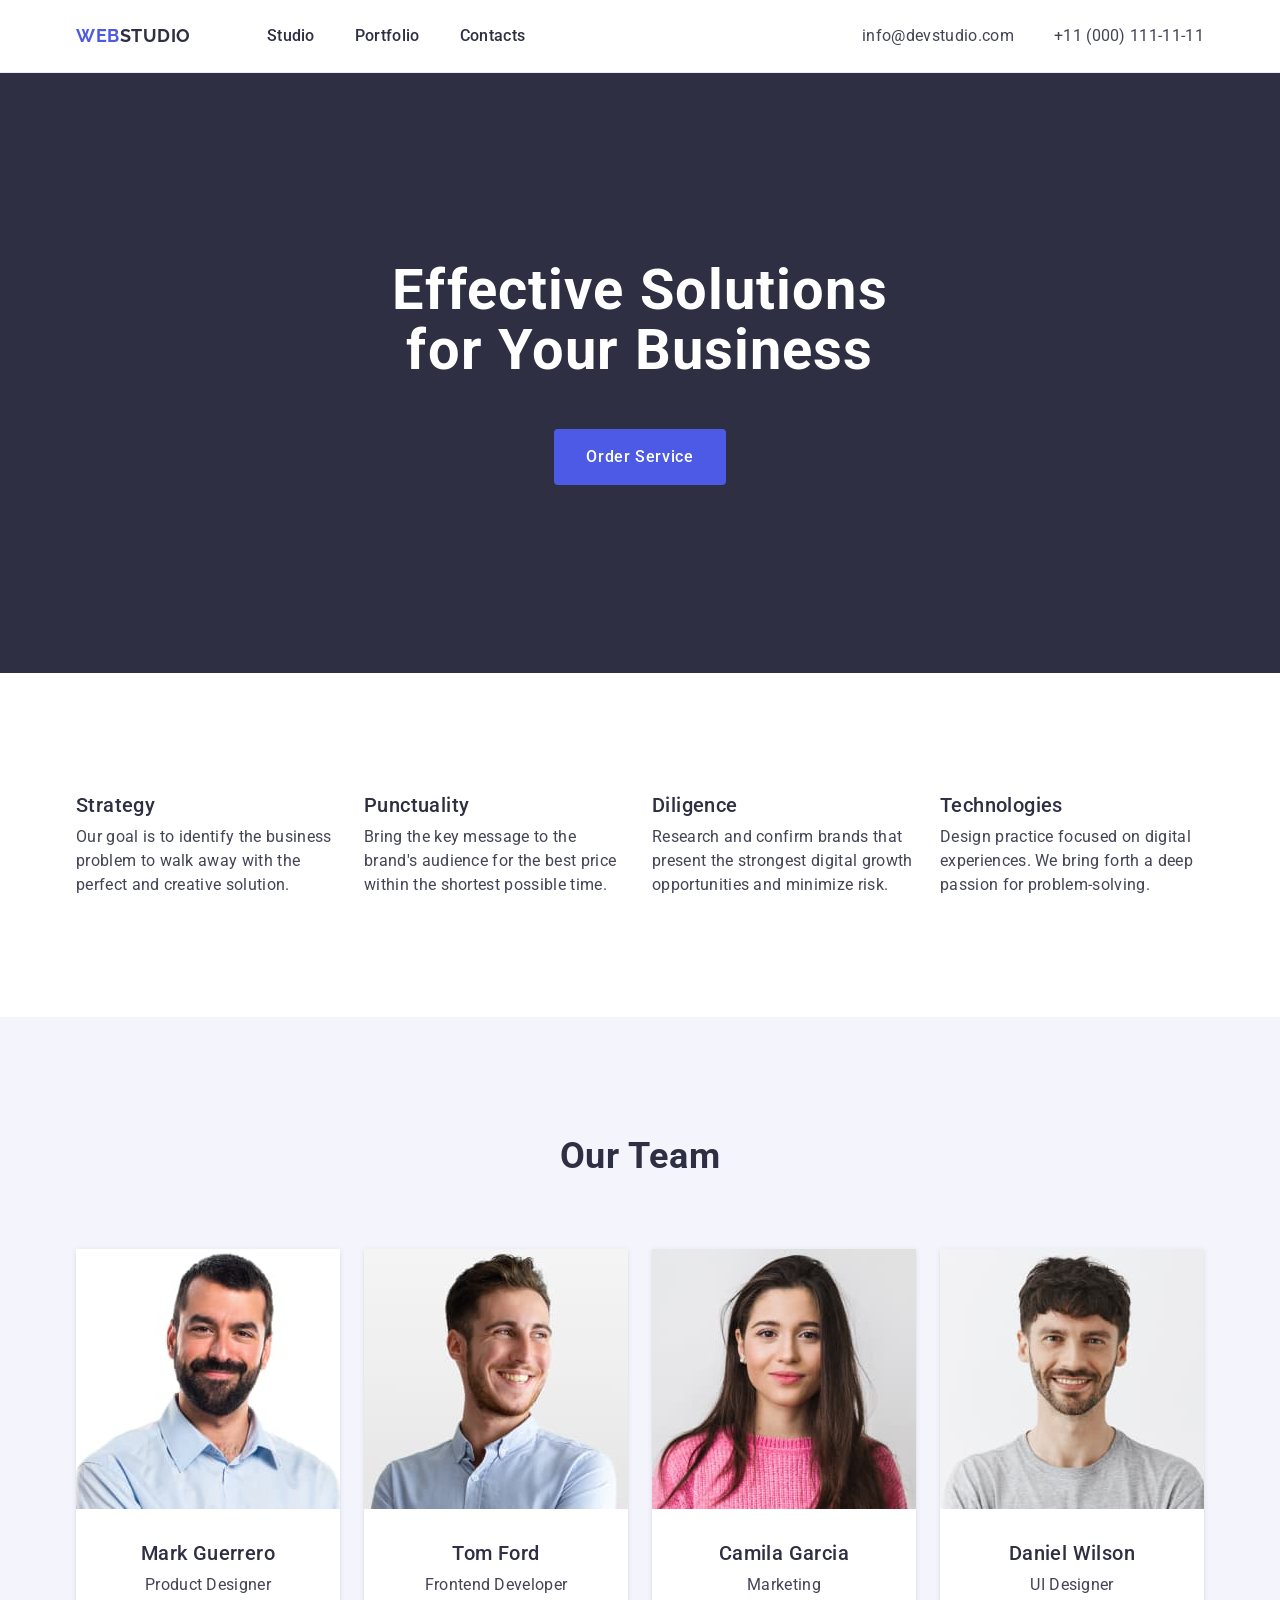
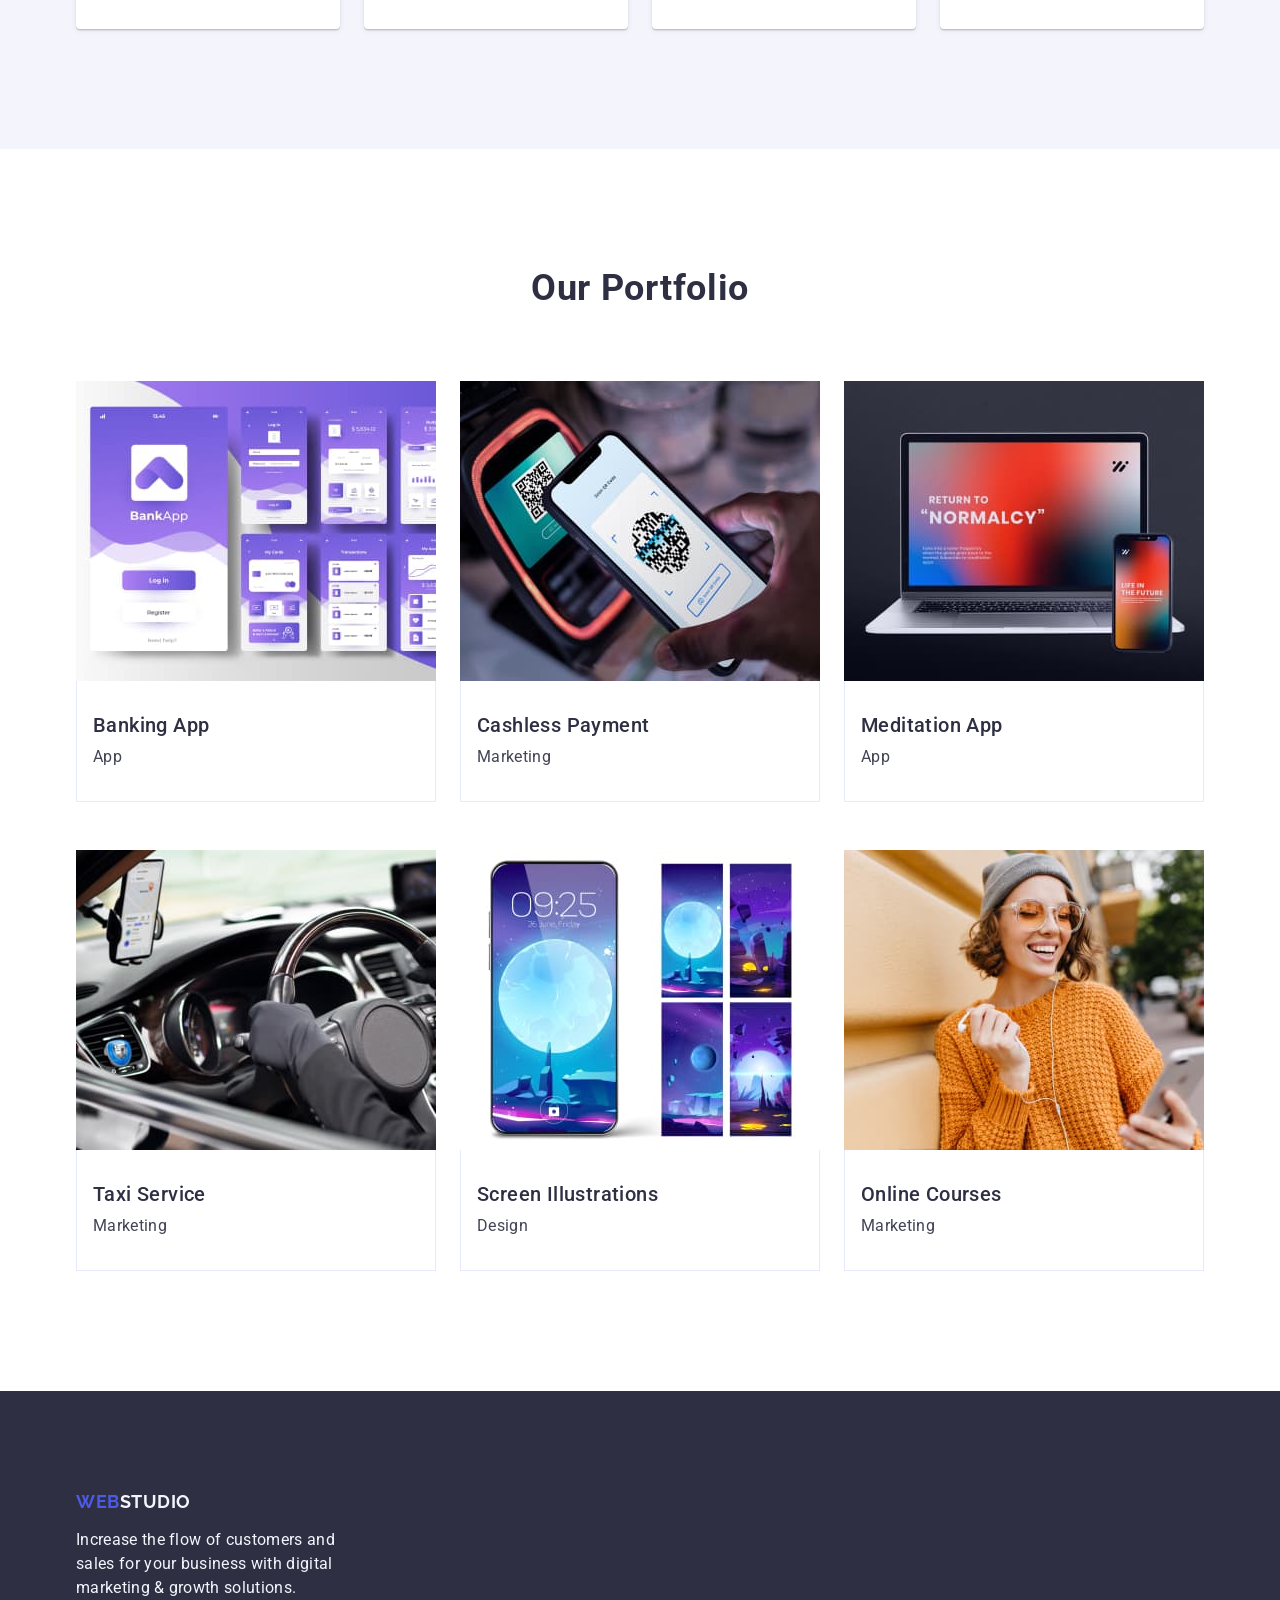
==== commit 3d21ffd6: "initial commit" ====
--- a/index.html
+++ b/index.html
@@ -1,367 +1,201 @@
 <!DOCTYPE html>
-<html lang="ru">
-<head>
-    <meta charset="UTF-8">
-    <meta name="viewport" content="width=device-width, initial-scale=1.0">
-    <link href="https://fonts.googleapis.com/css2?family=Raleway:wght@700&family=Roboto:wght@400;500;700;900&display=swap" rel="stylesheet">
-    <link rel="stylesheet" href="https://cdnjs.cloudflare.com/ajax/libs/modern-normalize/1.0.0/modern-normalize.min.css" integrity="sha512-ISS7cAi1PEhQ8jnbJpJZMd29NlhNj4AWYyLOSp2CE/CsHxTCu+r+t0D2yoJudVrd0/8fTVPUVDzY5Tvli75u/g==" crossorigin="anonymous" />
-    <link rel="stylesheet" href="./css/styles.css">
-    <title>Document</title>
-</head>
-<body>
-    <header>
-        <div class="container main-nav">
-            <nav class="site-nav">
-                <a href="" class="logo">Web<span>Studio</span></a>
-                <ul class="site-nav-list">
-                    <li class="site-nav-item">
-                        <a href="" class="link current">Студия</a>
-                    </li>
-                    <li class="site-nav-item">
-                        <a href="./portfolio.html" class="link">Портфолио</a>
-                    </li>
-                    <li class="site-nav-item">
-                        <a href="" class="link">Контакты</a>
-                    </li>
-                </ul>
-            </nav>
-            <address class="address-header">
-                <ul class="address-list">
-                    <li class="item">
-                        <a href="mailto:info@devstudio.com" class="link">
-                            <svg class="icon-envelope" width="16" height="12">
-                                <use href="./images/symbol-defs.svg#icon-envelope-hover"></use>
-                            </svg>
-                            info@devstudio.com
-                        </a>
-                    </li>
-                    <li class="item">
-                        <a href="tel:+380961111111" class="link">
-                            <svg class="icon-smartphone" width="10" height="16">
-                                <use href="./images/symbol-defs.svg#icon-smartphone"></use>
-                            </svg>
-                            +38 096 111 11 11
-                        </a>
-                    </li>
-                </ul>
-            </address>
-        </div>
+<html lang="en">
+  <head>
+    <meta charset="UTF-8" />
+    <meta name="viewport" content="width=device-width, initial-scale=1.0" />
+    <title>WebStudio</title>
+    <link rel="preconnect" href="https://fonts.googleapis.com" />
+    <link rel="preconnect" href="https://fonts.gstatic.com" crossorigin />
+    <link
+      href="https://fonts.googleapis.com/css2?family=Raleway:wght@700&family=Roboto:wght@400;500;700;900&display=swap"
+      rel="stylesheet"
+    />
+    <link
+      rel="stylesheet"
+      href="https://cdn.jsdelivr.net/npm/modern-normalize@2.0.0/modern-normalize.min.css"
+    />
+    <link rel="stylesheet" href="./css/styles.css" />
+  </head>
+  <body>
+    <header class="page-header">
+      <div class="container">
+        <nav class="page-nav">
+          <a class="page-logo" href="./index.html">Web<span>Studio</span></a>
+          <ul class="nav-list">
+            <li class="nav-item"><a class="link" href="./index.html">Studio</a></li>
+            <li class="nav-item"><a class="link" href="">Portfolio</a></li>
+            <li class="nav-item"><a class="link" href="">Contacts</a></li>
+          </ul>
+        </nav>
+        <address class="address-header">
+          <ul class="address-list">
+            <li class="address-item">
+              <a class="link" href="mailto:info@devstudio.com"
+                >info@devstudio.com</a
+              >
+            </li>
+            <li class="address-item">
+              <a class="link" href="tel:+110001111111">+11 (000) 111-11-11</a>
+            </li>
+          </ul>
+        </address>
+      </div>
     </header>
     <main>
-        <section class="page-hero" >
-            <div class="hero container">
-                <h1 class="hero-title">Эффективные решения <br/> для вашего бизнеса</h1>
-                <a href="" class="hero-link">Заказать услугу</a>
-            </div>
-        </section>
-        <section class="features">
-            <div class="container">
-                <h2 class="visually-hidden">Наши качества</h2>
-                <ul class="features-list">
-                    <li class="features-item">
-                        <div class="features-icon">
-                            <svg  width="70" height="70">
-                                <use href="./images/symbol-defs.svg#icon-antenna-1"></use>
-                            </svg>
-                        </div>
-                        <h3>Внимание к деталям</h3>
-                        <p>Идейные соображения, а также начало повседневной работы по формированию позиции.</p>
-                    </li>
-                    <li class="features-item">
-                        <div class="features-icon">
-                            <svg  width="70" height="70">
-                                <use href="./images/symbol-defs.svg#icon-clock-1"></use>
-                            </svg>
-                        </div>
-                        <h3>Пунктуальность</h3>
-                        <p>Задача организации, в особенности же рамки и место обучения кадров влечет за собой.</p>
-                    </li>
-                    <li class="features-item">
-                        <div class="features-icon">
-                            <svg  width="70" height="70">
-                                <use href="./images/symbol-defs.svg#icon-diagram-1"></use>
-                            </svg>
-                        </div>
-                        <h3>Планирование</h3>
-                        <p>Равным образом консультация с широким активом в значительной степени обуславливает.</p>
-                    </li>
-                    <li class="features-item">
-                        <div class="features-icon">
-                            <svg  width="70" height="70">
-                                <use href="./images/symbol-defs.svg#icon-astronaut-1"></use>
-                            </svg>
-                        </div>
-                        <h3>Современные технологии</h3>
-                        <p>Значимость этих проблем настолько очевидна, что реализация плановых заданий.</p>
-                    </li>
-                </ul>
-            </div>
-        </section>
-        <section class="works">
-            <div class="container">
-                <h2 class="works-title">Чем мы занимаемся</h2>
-                <ul class="works-list">
-                    <li class="work-item">
-                        <img src="./images/indeximg/img.jpg" alt="фото1" width="370">
-                    </li>
-                    <li class="work-item">
-                        <img src="./images/indeximg/img1.jpg" alt="фото2" width="370">
-                    </li>
-                    <li class="work-item">
-                        <img src="./images/indeximg/img2.jpg" alt="фото3" width="370">
-                    </li>
-                </ul>
-            </div>
-        </section>
-        <section class="team">
-            <div class="container">
-                <h2 class="team-title">Наша команда</h2>
-                <ul class="team-list">
-                    <li class="team-item">
-                        <img src="./images/indeximg/igor.jpg" alt="Игорь Демьяненко" width="270">
-                        <div class="team-name">
-                            <h3>Игорь Демьяненко</h3>
-                            <p>Product Designer</p>
-                            <ul class="social-list">
-                                <li class="social-item">
-                                    <a href="" class="link">
-                                        <svg class="social-icon" width="20" height="20">
-                                            <use href="./images/symbol-defs.svg#icon-instagram-2"></use>
-                                        </svg>
-                                    </a>
-                                </li>
-                                <li class="social-item">
-                                    <a href="" class="link">
-                                        <svg class="social-icon" width="20" height="20">
-                                            <use href="./images/symbol-defs.svg#icon-twitter-1"></use>
-                                        </svg>
-                                    </a>
-                                </li>
-                                <li class="social-item">
-                                    <a href="" class="link">
-                                        <svg class="social-icon" width="20" height="20">
-                                            <use href="./images/symbol-defs.svg#icon-facebook-1"></use>
-                                        </svg>
-                                    </a>
-                                </li>
-                                <li class="social-item">
-                                    <a href="" class="link">
-                                        <svg class="social-icon" width="20" height="20">
-                                            <use href="./images/symbol-defs.svg#icon-linkedin-1"></use>
-                                        </svg>
-                                    </a>
-                                </li>
-                            </ul>
-                        </div>
-                    </li>
-                    <li class="team-item">
-                        <img src="./images/indeximg/olga.jpg" alt="Ольга Репина" width="270">
-                        <div class="team-name">
-                            <h3>Ольга Репина</h3>
-                            <p>Frontend Developer</p>
-                            <ul class="social-list">
-                                <li class="social-item">
-                                    <a href="" class="link">
-                                        <svg class="social-icon" width="20" height="20">
-                                            <use href="./images/symbol-defs.svg#icon-instagram-2"></use>
-                                        </svg>
-                                    </a>
-                                </li>
-                                <li class="social-item">
-                                    <a href="" class="link">
-                                        <svg class="social-icon" width="20" height="20">
-                                            <use href="./images/symbol-defs.svg#icon-twitter-1"></use>
-                                        </svg>
-                                    </a>
-                                </li>
-                                <li class="social-item">
-                                    <a href="" class="link">
-                                        <svg class="social-icon" width="20" height="20">
-                                            <use href="./images/symbol-defs.svg#icon-facebook-1"></use>
-                                        </svg>
-                                    </a>
-                                </li>
-                                <li class="social-item">
-                                    <a href="" class="link">
-                                        <svg class="social-icon" width="20" height="20">
-                                            <use href="./images/symbol-defs.svg#icon-linkedin-1"></use>
-                                        </svg>
-                                    </a>
-                                </li>
-                            </ul>
-                        </div>
-                    </li>
-                    <li class="team-item">
-                        <img src="./images/indeximg/nikolay.jpg" alt="Николай Тарасов" width="270">
-                        <div class="team-name">
-                            <h3>Николай Тарасов</h3>
-                            <p>Marketing</p>
-                            <ul class="social-list">
-                                <li class="social-item">
-                                    <a href="" class="link">
-                                        <svg class="social-icon" width="20" height="20">
-                                            <use href="./images/symbol-defs.svg#icon-instagram-2"></use>
-                                        </svg>
-                                    </a>
-                                </li>
-                                <li class="social-item">
-                                    <a href="" class="link">
-                                        <svg class="social-icon" width="20" height="20">
-                                            <use href="./images/symbol-defs.svg#icon-twitter-1"></use>
-                                        </svg>
-                                    </a>
-                                </li>
-                                <li class="social-item">
-                                    <a href="" class="link">
-                                        <svg class="social-icon" width="20" height="20">
-                                            <use href="./images/symbol-defs.svg#icon-facebook-1"></use>
-                                        </svg>
-                                    </a>
-                                </li>
-                                <li class="social-item">
-                                    <a href="" class="link">
-                                        <svg class="social-icon" width="20" height="20">
-                                            <use href="./images/symbol-defs.svg#icon-linkedin-1"></use>
-                                        </svg>
-                                    </a>
-                                </li>
-                            </ul>
-                        </div>
-                    </li>
-                    <li class="team-item">
-                        <img src="./images/indeximg/mihail.jpg" alt="Михаил Ермаков" width="270">
-                        <div class="team-name">
-                            <h3>Михаил Ермаков</h3>
-                            <p>UI Designer</p>
-                            <ul class="social-list">
-                                <li class="social-item">
-                                    <a href="" class="link">
-                                        <svg class="social-icon" width="20" height="20">
-                                            <use href="./images/symbol-defs.svg#icon-instagram-2"></use>
-                                        </svg>
-                                    </a>
-                                </li>
-                                <li class="social-item">
-                                    <a href="" class="link">
-                                        <svg class="social-icon" width="20" height="20">
-                                            <use href="./images/symbol-defs.svg#icon-twitter-1"></use>
-                                        </svg>
-                                    </a>
-                                </li>
-                                <li class="social-item">
-                                    <a href="" class="link">
-                                        <svg class="social-icon" width="20" height="20">
-                                            <use href="./images/symbol-defs.svg#icon-facebook-1"></use>
-                                        </svg>
-                                    </a>
-                                </li>
-                                <li class="social-item">
-                                    <a href="" class="link">
-                                        <svg class="social-icon" width="20" height="20">
-                                            <use href="./images/symbol-defs.svg#icon-linkedin-1"></use>
-                                        </svg>
-                                    </a>
-                                </li>
-                            </ul>
-                        </div>
-                    </li>
-                </ul>
-            </div>
-        </section>
-        <section class="clients">
-            <div class="container">
-                <h3 class="clients-title">Постоянные клиенты</h3>
-                <ul class="clients-list">
-                    <li class="clients-item">
-                        <a href="" class="clients-link">
-                            <svg class="clients-icon" width="42" height="49">
-                                <use href="./images/symbol-defs.svg#icon-logo_one"></use>
-                            </svg>
-                        </a>
-                    </li>
-                    <li class="clients-item">
-                        <a href="" class="clients-link">
-                            <svg class="clients-icon" width="40" height="52">
-                                <use href="./images/symbol-defs.svg#icon-logo_two"></use>
-                            </svg>
-                        </a>
-                    </li>
-                    <li class="clients-item">
-                        <a href="" class="clients-link">
-                            <svg class="clients-icon" width="41" height="43">
-                                <use href="./images/symbol-defs.svg#icon-logo_three"></use>
-                            </svg>
-                        </a>
-                    </li>
-                    <li class="clients-item">
-                        <a href="" class="clients-link">
-                            <svg class="clients-icon" width="80" height="42">
-                                <use href="./images/symbol-defs.svg#icon-logo_four"></use>
-                            </svg>
-                        </a>
-                    </li>
-                    <li class="clients-item">
-                        <a href="" class="clients-link">
-                            <svg class="clients-icon" width="59" height="47">
-                                <use href="./images/symbol-defs.svg#icon-logo_five"></use>
-                            </svg>
-                        </a>
-                    </li>
-                    <li class="clients-item">
-                        <a href="" class="clients-link">
-                            <svg class="clients-icon" width="88" height="45">
-                                <use href="./images/symbol-defs.svg#icon-logo_six"></use>
-                            </svg>
-                        </a>
-                    </li>
-                </ul>
-            </div>
-        </section>
+      <section class="section page-hero">
+        <div class="container">
+          <h1 class="hero-title">Effective Solutions for Your Business</h1>
+          <button class="hero-btn" type="button">Order Service</button>
+        </div>
+      </section>
+      <section class="section features">
+        <div class="container">
+          <h2 class="visually-hidden">Features</h2>
+          <ul class="features-list">
+            <li class="features-item">
+              <h3 class="item-title">Strategy</h3>
+              <p class="item-text">
+                Our goal is to identify the business problem to walk away with the
+                perfect and creative solution.
+              </p>
+            </li>
+            <li class="features-item">
+              <h3 class="item-title">Punctuality</h3>
+              <p class="item-text">
+                Bring the key message to the brand's audience for the best price
+                within the shortest possible time.
+              </p>
+            </li>
+            <li class="features-item">
+              <h3 class="item-title">Diligence</h3>
+              <p class="item-text">
+                Research and confirm brands that present the strongest digital
+                growth opportunities and minimize risk.
+              </p>
+            </li>
+            <li class="features-item">
+              <h3 class="item-title">Technologies</h3>
+              <p class="item-text">
+                Design practice focused on digital experiences. We bring forth a
+                deep passion for problem-solving.
+              </p>
+            </li>
+          </ul>   
+        </div>
+      </section>
+      <section class="section team">
+        <div class="container">
+          <h2 class="title">Our Team</h2>
+          <ul class="team-list">
+            <li class="team-item">
+              <div class="thumb">
+                <img src="./images/img-4.jpg" alt="Mark Guerrero" width="264" />
+              </div>
+              <div class="card-content">
+                <h3 class="item-title">Mark Guerrero</h3>
+                <p class="item-text">Product Designer</p>
+              </div>
+            </li>
+            <li class="team-item">
+              <div class="thumb">
+                <img src="./images/img-1.jpg" alt="Tom Ford" width="264" />
+              </div>
+              <div class="card-content">
+                <h3 class="item-title">Tom Ford</h3>
+                <p class="item-text">Frontend Developer</p>
+              </div>
+            </li>
+            <li class="team-item">
+              <div class="thumb">
+                <img src="./images/img-2.jpg" alt="Camila Garcia" width="264" />
+              </div>
+              <div class="card-content">
+                <h3 class="item-title">Camila Garcia</h3>
+                <p class="item-text">Marketing</p>
+              </div>
+            </li>
+            <li class="team-item">
+              <div class="thumb">
+                <img src="./images/img-3.jpg" alt="Daniel Wilson" width="264" />
+              </div>
+              <div class="card-content">
+                <h3 class="item-title">Daniel Wilson</h3>
+                <p class="item-text">UI Designer</p>
+              </div>
+            </li>
+          </ul>
+        </div>
+      </section>
+      <section class="section portfolio">
+        <div class="container">
+          <h2 class="title">Our Portfolio</h2>
+          <ul class="portfolio-list">
+            <li class="portfolio-item">
+              <div class="thumb">
+                <img src="./images/img-5.jpg" alt="Banking Ap" width="360" />
+              </div>
+              <div class="card-content">
+                <h3 class="item-title">Banking App</h3>
+                <p class="item-text">App</p>
+              </div>
+            </li>
+            <li class="portfolio-item">
+              <div class="thumb">
+                <img src="./images/img-6.jpg" alt="Cashless Payment" width="360" />
+              </div>
+              <div class="card-content">
+                <h3 class="item-title">Cashless Payment</h3>
+                <p class="item-text">Marketing</p>
+              </div>
+            </li>
+            <li class="portfolio-item">
+              <div class="thumb">
+                <img src="./images/img-7.jpg" alt="Meditation App" width="360" />
+              </div>
+              <div class="card-content">
+                <h3 class="item-title">Meditation App</h3>
+                <p class="item-text">App</p>
+              </div>
+            </li>
+            <li class="portfolio-item">
+              <div class="thumb">
+                <img src="./images/img-8.jpg" alt="Taxi Service" width="360" />
+              </div>
+              <div class="card-content">
+                <h3 class="item-title">Taxi Service</h3>
+                <p class="item-text">Marketing</p>
+              </div>
+            </li>
+            <li class="portfolio-item">
+              <div class="thumb">
+                <img src="./images/img-9.jpg" alt="Screen Illustrations" width="360" />
+              </div>
+              <div class="card-content">
+                <h3 class="item-title">Screen Illustrations</h3>
+                <p class="item-text">Design</p>
+              </div>
+            </li>
+            <li class="portfolio-item">
+              <div class="thumb">
+                <img src="./images/img-10.jpg" alt="Online Courses" width="360" />
+              </div>
+              <div class="card-content">
+                <h3 class="item-title">Online Courses</h3>
+                <p class="item-text">Marketing</p>
+              </div>
+            </li>
+          </ul>
+        </div>
+      </section>
     </main>
-    <footer class="bottom">
-        <div class="container">
-            <div class="footer-adrs">
-                <a href="./index.html" class="logo">Web<span>Studio</span></a>
-                <address class="adrs-list">
-                    <p class="adrs-item">г. Киев, пр-т Леси Украинки, 26</p>
-                    <a href="mailto:info@example.com" class="adrs-link adrs-item">info@example.com</a>
-                    <a href="tel:+380991111111" class="adrs-link adrs-item">+38 099 111 11 11</a>
-                </address>
-            </div>
-            <div class="footer-links">
-                <p>присоединяйтесь</p>
-                <ul class="footer-list">
-                    <li class="footer-item">
-                        <a href="" class="link">
-                            <svg class="footer-icon" width="20" height="20">
-                                <use href="./images/symbol-defs.svg#icon-instagram-2"></use>
-                            </svg>
-                        </a>
-                    </li>
-                    <li class="footer-item">
-                        <a href="" class="link">
-                            <svg class="footer-icon" width="20" height="20">
-                                <use href="./images/symbol-defs.svg#icon-twitter-1"></use>
-                            </svg>
-                        </a>
-                    </li>
-                    <li class="footer-item">
-                        <a href="" class="link">
-                            <svg class="footer-icon" width="20" height="20">
-                                <use href="./images/symbol-defs.svg#icon-facebook-1"></use>
-                            </svg>
-                        </a>
-                    </li>
-                    <li class="footer-item">
-                        <a href="" class="link">
-                            <svg class="footer-icon" width="20" height="20">
-                                <use href="./images/symbol-defs.svg#icon-linkedin-1"></use>
-                            </svg>
-                        </a>
-                    </li>
-                </ul>
-            </div>
-        </div>
+    <footer class="page-footer">
+      <div class="container">
+        <a class="page-logo" href="./index.html">Web<span class="logo-text">Studio</span></a>
+        <p class="footer-text">
+          Increase the flow of customers and sales for your business with digital
+          marketing & growth solutions.
+        </p>
+      </div>
     </footer>
-</body>
-</html>+  </body>
+</html>
--- a/css/styles.css
+++ b/css/styles.css
@@ -1,583 +1,246 @@
-/* основной цвет #212121 */
-
-/* вторичный цвет #757575 */
-
-/* белый цвет #FFFFFF */
-
-/* черный цвет #000000 */
-
-/* акцент #2196F3 */
-
-/* адресс в футере rgba(255, 255, 255, 0.6) */
-
-/* бекграунд футера и героя #2F303A */
-
-/* вторичный бекграунд #F5F4FA */
-
-:root {
-    --primary-text-color: #212121;
-    --secondary-text-color: #757575;
-    --accent-color: #2196F3;
-    --background-footer: #2F303A;
-    --secondary-background: #F5F4FA;
-    --white-color: #fff;
-    --black-color: #000;
-    --footer-address-color: rgba(255, 255, 255, 0.6);
-    --icon-color: #AFB1B8;
-    --icon-background: rgba(255, 255, 255, 0.1);
-}
-
 body {
-    background: var(--white-color);
-    color: var(--primary-text-color);
-    font-family: 'Roboto', sans-serif;
+  font-family: "Roboto", sans-serif;
+  background: #fff;
+  color: #434455;
+  font-size: 16px;
+  letter-spacing: 0.02em;
+}
+
+h1, h2, h3, h4, h5, h6, p {
+	margin: 0;
+}
+
+ul {
+  margin: 0;
+  padding-left: 0;
+  list-style-type: none;
 }
 
 a {
-    text-decoration: none;
-}
-
-ul {
-    margin: 0;
-    padding: 0;
-    list-style: none;
+  text-decoration: none;
 }
 
 img {
-    display: block;
-    min-width: 100%;
-    height: auto;
-}
-
+  display: block;
+  width: 100%;
+}
+
+.container { 
+  max-width: 1158px;
+  padding-left: 15px;
+  padding-right: 15px;
+  margin-left:  auto;
+  margin-right:  auto;
+}
+
+.section {
+  padding: 120px 0;
+}
 
 .visually-hidden {
-    position: absolute;
-    width: 1px;
-    height: 1px;
-    margin: -1px;
-    border: 0;
-    padding: 0;
-    clip: rect(0 0 0 0);
-    overflow: hidden;
-}
-
-.container {
-    margin-left: auto;
-    margin-right: auto;
-    padding-left: 15px;
-    padding-right: 15px;
-    width: 1200px;
-    /* outline: 2px solid red; */
-}
-
-
-/* СТУДИЯ */
-/* Header */
-.logo {
-    color: #2196F3;
-    font-family: 'Raleway', sans-serif;
-    font-weight: 700;
-    font-size: 26px;
-    line-height: 1.2;
-    letter-spacing: 0.03em;
-}
-
-.logo span {
-    color: var(--black-color);
-}
-
-.main-nav,
-.site-nav {
-    display: flex;
-    align-items: center;
-}
-
-.site-nav-list {
-    margin-left: 93px;
-}
-
-.site-nav .link {
-    color: var(--primary-text-color);
-}
-
-.link {
-    display:flex
-}
-
-.site-nav-item:not(:last-child) {
-    margin-right: 50px;
-}
-
-.site-nav-list {
-    display: flex;
-    margin-left: 93px;
-    font-weight: 500;
-    font-size: 14px;
-    line-height: 1.14;
-    letter-spacing: 0.02em;
-}
-
-.site-nav-list .link {
-    display: block;
-    padding-top: 32px;
-    padding-bottom: 32px;
-    /* outline: 2px solid red; */
-}
-
-.site-nav-list .link.current,
-.site-nav-list .link:hover,
-.site-nav-list .link:focus {
-    color: var(--accent-color);
-}
-
-.address-header,
+  position: absolute;
+  width: 1px;
+  height: 1px;
+  margin: -1px;
+  border: 0;
+  padding: 0;
+  white-space: nowrap;
+  clip-path: inset(100%);
+  clip: rect(0 0 0 0);
+  overflow: hidden;
+}
+
+.page-header {
+  border-bottom: 1px solid #e7e9fc;
+}
+
+.page-header .container {
+  display: flex;
+  justify-content: space-between;
+  align-items: center;
+  line-height: 1.5;
+}
+
+.page-logo {
+  margin-right: 76px;
+  font-family: "Raleway", sans-serif;
+  font-weight: 700;
+  font-size: 18px;
+  line-height: 1.17;
+  letter-spacing: 0.03em;
+  text-transform: uppercase;
+  color: #4d5ae5;
+}
+
+.page-logo span {
+  color: #2e2f42;
+}
+
+.page-nav {
+  display: flex;
+  align-items: center;
+}
+
+.nav-list {
+  display: flex;
+  gap: 40px;
+  font-weight: 500;
+}
+
+.nav-item .link {
+  display: block;
+  color: #2e2f42;
+  padding: 24px 0;
+}
+
+.address-header {
+  font-style: normal;
+}
+
 .address-list {
-    margin-left: auto;
-    display: flex;
-}
-
-.address-list {
-    /* margin-left: 331px; */
-    padding-left: 0;
-}
-
-.address-list .item + .item {
-    margin-left: 50px;
-}
-
-.address-list .link {
-    color: var(--secondary-text-color);
-    font-style: normal;
-    font-weight: 500;
-    font-size: 14px;
-    line-height: 16px;
-    letter-spacing: 0.02em;
-}
-
+  display: flex;
+  gap: 40px;
+}
+
+.address-item .link {
+  color: #434455;
+}
+
+.nav-item .link:hover,
+.nav-item .link:focus,
 .address-list .link:hover,
 .address-list .link:focus {
-    color: var(--accent-color);
-}
-
-
-
-.icon-envelope,
-.icon-smartphone {
-    fill: currentColor;
-    margin-right: 10px;
-}
-
-
-
-/* Hero */
+  color: #404bbf;
+}
+
 .page-hero {
-    background: var(--black-color);
-    background-image: linear-gradient(to right, rgba(47, 48, 58, 0.4), rgba(47, 48, 58, 0.4)), url(../images/indeximg/hero_img.jpg);
-    background-repeat: no-repeat;
-    background-size: cover;
-    text-align: center;
-}
-.hero {
-    padding: 200px 0;
-}
+  padding: 188px 0;
+  background-color: #2e2f42;
+  text-align: center;
+}
+
 .hero-title {
-    margin: 0;
-    color: var(--white-color);
-    font-weight: 900;
-    font-size: 44px;
-    line-height: 1.36;
-    letter-spacing: 0.06em;
-    text-transform: uppercase;
-}
-.hero-link {
-    display: inline-block;
-    margin-top: 30px;
-    border-radius: 4px;
-    padding: 10px 32px;
-    color: var(--white-color);
-    background: #2196F3;
-    font-weight: 700;
-    font-size: 16px;
-    line-height: 1.9;
-    letter-spacing: 0.06em;
-}
-
-/* Features */
-.features {
-    padding-top: 94px;
-    padding-bottom: 94px;
+  max-width: 496px;
+  margin: 0 auto 48px auto;
+  font-weight: 700;
+  font-size: 56px;
+  line-height: 1.07;
+  letter-spacing: 0.02em;
+  color: #fff;
+}
+
+.hero-btn {
+  display: block;
+  margin: 0 auto;
+  padding: 16px 32px;
+  min-width: 169px;
+  height: 56px;
+  font-family: "Roboto", sans-serif;
+  border: none;
+  font-weight: 500;
+  line-height: 1.5;
+  letter-spacing: 0.04em;
+  background-color: #4d5ae5;
+  border-radius: 4px;
+  color: #fff;
+  cursor: pointer;
+}
+
+.hero-btn:hover,
+.hero-btn:focus {
+  background-color: #404bbf;
 }
 
 .features-list {
-    display: flex;
-}
-    
+  display: flex;
+  gap: 24px;
+}
+
 .features-item {
-    width: 270px;
-}
-.features-icon {
-    display: flex;
-    padding: 25px 100px;
-    margin-bottom: 30px;
-    background: var(--secondary-background);
-}
-
-.features-item:not(:last-child) {
-    margin-right: 30px;
-}
-
-.features-list h3 {
-    margin-top: 0;
-    margin-bottom: 10px;
-    font-weight: 700;
-    font-size: 14px;
-    line-height: 1.14;
-    letter-spacing: 0.03em;
-    text-transform: uppercase;
-}
-
-.features-list p {
-    margin-top: 0;
-    margin-bottom: 0;
-    color: var(--secondary-text-color);
-    font-weight: 400;
-    font-size: 14px;
-    line-height: 1.7;
-    letter-spacing: 0.03em;
-}
-
-/* Works */
-.works {
-padding-bottom: 94px;
-}
-
-.works-title {
-    margin-top: 0;
-    margin-bottom: 50px;
-    font-weight: 700;
-    font-size: 36px;
-    line-height: 1.17;
-    text-align: center;
-    letter-spacing: 0.03em;
-}
-
-.works-list {
-    display: flex;
-}
-
-.work-item:not(:last-child) {
-    margin-right: 30px;
-}
-
-/* Team */
+  flex-basis: calc((100% - 3 * 24px) / 4);
+}
+
+.item-title {
+  margin-bottom: 8px;
+  font-weight: 500;
+  font-size: 20px;
+  line-height: 1.2;
+  letter-spacing: 0.02em;
+  color: #2e2f42;
+}
+
+.item-text {
+  font-size: 16px;
+  line-height: 1.5;
+}
+
 .team {
-    padding-top: 94px;
-    padding-bottom: 94px;
-    background: var(--secondary-background);
-}
-
-.team-title {
-    margin-top: 0;
-    margin-bottom: 50px;
-    font-weight: 700;
-    font-size: 36px;
-    line-height: 1.17;
-    text-align: center;
-    letter-spacing: 0.03em;
-}
+  background-color: #f4f4fd;
+}
+
+.title {
+  margin-bottom: 72px;
+  font-weight: 700;
+  font-size: 36px;
+  line-height: 1.11;
+  letter-spacing: 0.02em;
+  text-transform: capitalize;
+  text-align: center;
+  color: #2e2f42;
+}
+
+.team-list {
+  display: flex;
+  gap: 24px;
+}
+
 .team-item {
-    width: 270px;
-    background: var(--white-color);
-    box-shadow: 0px 1px 3px rgba(0, 0, 0, 0.12), 0px 1px 1px rgba(0, 0, 0, 0.14), 0px 2px 1px rgba(0, 0, 0, 0.2);
-    border-radius: 0px 0px 4px 4px;
-}
-
-.team-item:not(:last-child) {
-    margin-right: 30px;
-}
-
-.team-list{
-    display: flex;  
-}
-
-.team-name {
-padding: 30px 15px;
-
-}
-
-.team-name h3 {
-    margin-top: 0;
-    margin-bottom: 10px;
-    font-weight: 500;
-    font-size: 16px;
-    line-height: 1.2;
-    letter-spacing: 0.03em;
-    text-align: center;
-}
-
-.team-name p {
-    margin-top: 0px;
-    margin-bottom: 16px;
-    color: var(--secondary-text-color);
-    font-weight: 400;
-    font-size: 16px;
-    line-height: 19px;
-    letter-spacing: 0.03em;
-    text-align: center;
-}
-
-.social-list {
-    display: flex;
-    justify-content: center;
-}
-
-.social-item:not(:last-child) {
-    margin-right: 10px;
-}
-
-.social-item .link {
-    justify-content: center;
-    align-items: center;
-    width: 44px;
-    height: 44px;
-    background: var(--white-color);
-    border-radius: 50%;
-    color: var(--icon-color)
-}
-
-.social-list .link:hover,
-.social-list .link:focus {
-    background: var(--accent-color);
-    color: var(--white-color);
-}
-
-.social-icon {
-    fill: currentColor;
-}
-
-/* Clients */
-.clients {
-    padding-top: 94px;
-    padding-bottom: 94px;
-}
-
-.clients-title {
-    margin-top: 0;
-    margin-bottom: 50px;
-    font-style: 700;
-    font-weight: bold;
-    font-size: 36px;
-    line-height: 1.16;
-    text-align: center;
-    letter-spacing: 0.03em;
-}
-
-.clients-list {
-    display: flex;
-}
-
-.clients-item {
-    width: 170px;
-}
-
-.clients-item:not(:last-child) {
-    margin-right: 30px;
-}
-
-.clients-link {
-    display: flex;
-    justify-content: center;
-    align-items: center;
-    width: 100%;
-    height: 90px;
-    color: var(--icon-color);
-    border: 1px solid rgba(175, 177, 184, 1);
-    border-radius: 4px;
-}
-
-.clients-link:hover,
-.clients-link:focus {
-    border: 1px solid var(--accent-color);
-    color: var(--accent-color);
-}
-
-.clients-icon {
-    fill: currentColor;
-}
-
-
- /*Footer  */
- .bottom {
-    background: var(--background-footer);
-    padding-top: 60px;
-    padding-bottom: 60px;
- }
- .bottom .container {
-     display: flex;
-     align-items: baseline;
- }
-
- .footer-adrs{
-     margin-right: 70px;
- }
-
- .bottom span {
-    color: var(--white-color);
- }
-
- .adrs-list {
-    display: flex;
-    flex-direction: column;
-    margin-top: 20px;
- }
-
- .adrs-list p {
-    margin-top: 0;
-    margin-bottom: 0;
-    color: var(--white-color);
-    font-style: normal;
-    font-weight: 400;
-    font-size: 14px;
-    line-height: 1.7;    
-    letter-spacing: 0.03em;    
- }
-
- .adrs-link {
-    color: var(--footer-address-color);
-    font-style: normal;
-    font-weight: 500;
-    font-size: 14px;
-    line-height: 16px;
-    letter-spacing: 0.02em;
-}
-
-.adrs-link:hover,
-.adrs-link:focus {
-    color: var(--accent-color);
-}
-
-.adrs-item:not(:first-child) {
-    margin-top: 9px;
-}
-
-.footer-links p {
-    margin-top: 0;
-    margin-bottom: 20px;
-    font-style: 700;
-    font-weight: bold;
-    font-size: 14px;
-    line-height: 16px;
-    letter-spacing: 0.03em;
-    text-transform: uppercase;
-    color: var(--white-color)
-}
-.footer-list {
-    display: flex;
-}
-
-.footer-item .link {
-    justify-content: center;
-    align-items: center;
-    width: 44px;
-    height: 44px;
-    background: var(--icon-background);
-    border-radius: 50%;
-    color: var(--white-color);
-}
-
-.footer-item:not(:last-child) {
-    margin-right: 10px;
-}
-
-.footer-item .link:hover {
-    background: var(--accent-color);
-}
-
-.footer-icon {
-    fill: currentColor;
-}
-
-/* ПОРТФОЛИО */
-.header-portfolio {
-    border-bottom: 1px solid rgba(236, 236, 236, 1);
-}
-
-.portfolio {
-    padding-top: 94px;
-    padding-bottom: 94px;
-}
-
-.button-list {
-    display: flex;
-    justify-content: center;
-    margin-bottom: 50px;
-}
-
-.button-item:not(:last-child){
-    margin-right: 8px;
-}
-
-.link-button {
-    padding: 6px 22px;
-    border: 0px;
-    border-radius: 4px;
-    font-family: inherit;
-    font-weight: 500;
-    font-size: 16px;
-    line-height: 1.6;
-    text-align: center;
-    letter-spacing: 0.03em;
-}
-
-.link-button:hover,
-.link-button:focus {
-    background: var(--accent-color);
-    color: var(--white-color);
-}
-
-.projects-list {
-    display: flex;
-    flex-wrap: wrap;
-}
-
-.project-element {
-    width: calc((100% - 60px) / 3);
-    margin-right: 30px;
-    margin-bottom: 30px;
-}
-
-.project-element:hover {
-    box-shadow: 0px 1px 1px rgba(0, 0, 0, 0.12), 0px 4px 4px rgba(0, 0, 0, 0.06), 1px 4px 6px rgba(0, 0, 0, 0.16);
-}
-
-.project-element:nth-child(3n) {
-    margin-right: 0;
-}
-.project-element:nth-last-child(-n + 3) {
-    margin-bottom: 0;
-}
-
-.project-item {
-    padding: 20px 24px;
-    border: 1px solid #EEEEEE;
-}
-
-.project-title {
-    margin-top: 0;
-    margin-bottom: 4px;
-    color: var(--primary-text-color);
-    font-weight: 700;
-    font-size: 18px;
-    line-height: 2;
-    letter-spacing: 0.06em;
-}
-
-.project-type {
-    margin-top: 0;
-    margin-bottom: 0;
-    color: var(--secondary-text-color);
-    font-weight: 400;
-    font-size: 16px;
-    line-height: 1.9;
-    letter-spacing: 0.03em;
-}
+  flex-basis: calc((100% - 3 * 24px) / 4);
+  border-radius: 0 0 4px 4px;
+  text-align: center;
+  background-color: #fff;
+  box-shadow: 0 2px 1px 0 rgba(46, 47, 66, 0.08), 0 1px 1px 0 rgba(46, 47, 66, 0.16), 0 1px 6px 0 rgba(46, 47, 66, 0.08);
+}
+
+.card-content {
+  padding: 32px 0;
+}
+
+.portfolio-list {
+  display: flex;
+  flex-wrap: wrap;
+  gap: 24px;
+  row-gap: 48px;
+}
+
+.portfolio-item {
+  flex-basis: calc((100% - 2 * 24px) / 3);
+}
+
+.portfolio-item .card-content {
+  padding: 32px 16px;
+  border-bottom: 1px solid #e7e9fc;
+  border-left: 1px solid #e7e9fc;
+  border-right: 1px solid #e7e9fc;
+}
+
+.page-footer {
+  padding: 100px 0;
+  background-color: #2e2f42;
+}
+
+.page-footer .page-logo {
+  display: inline-block;
+  margin-bottom: 16px;
+  color: #4d5ae5;
+}
+
+.page-logo .logo-text {
+  color: #f4f4fd;
+}
+
+.footer-text {
+  max-width: 264px;
+  line-height: 1.5;
+  color: #f4f4fd;
+}
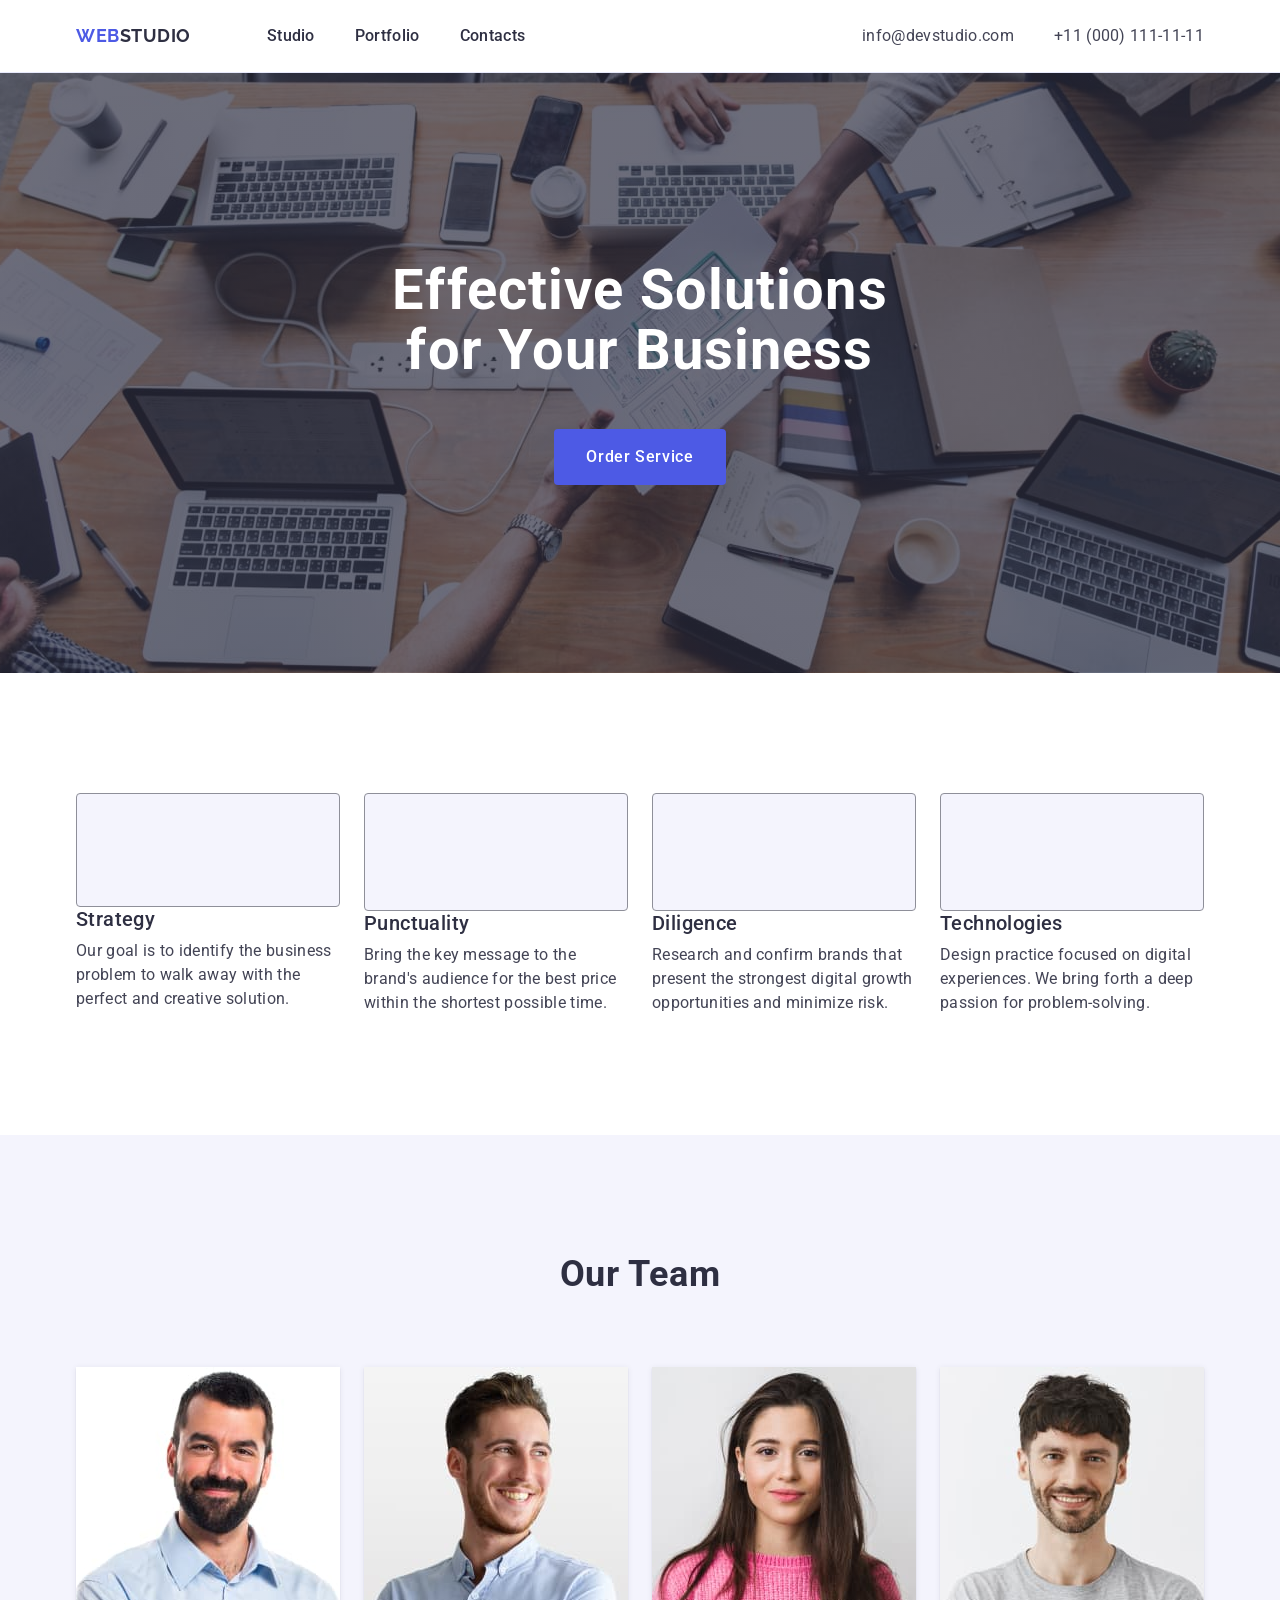
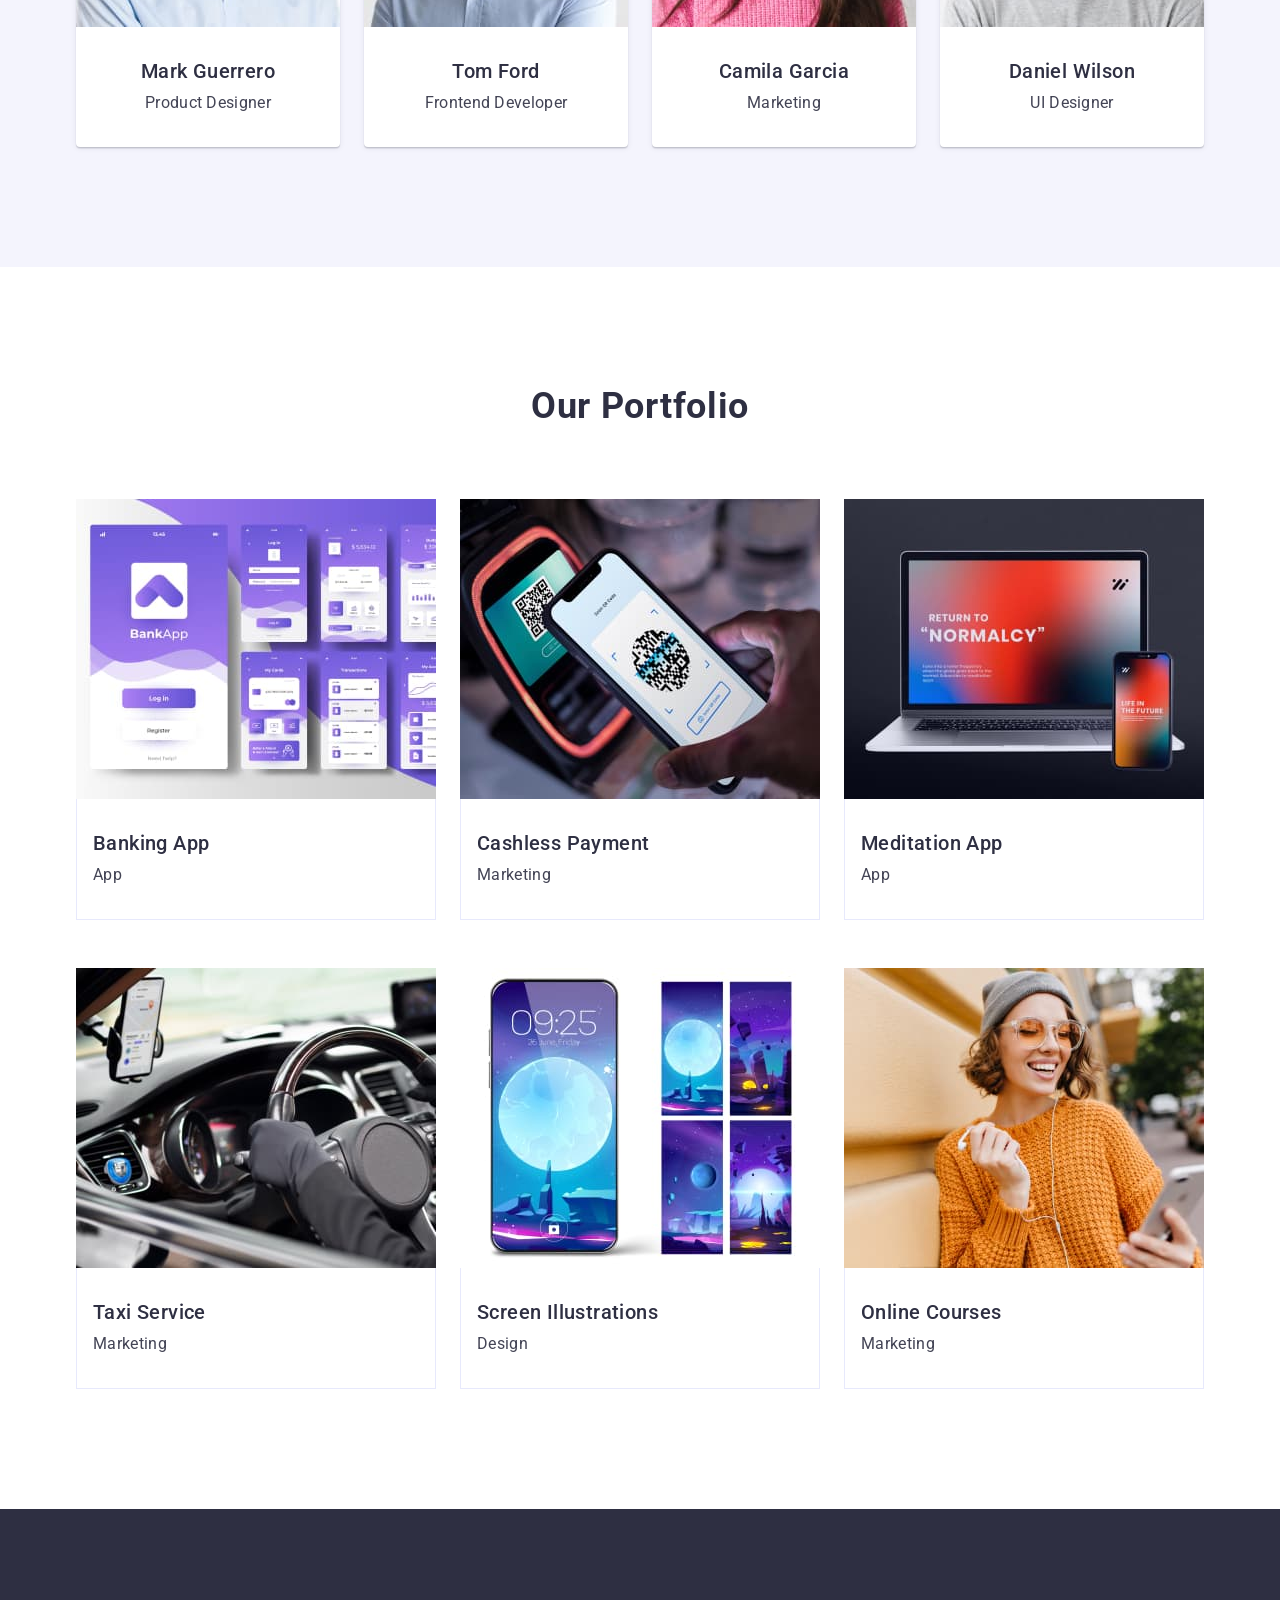
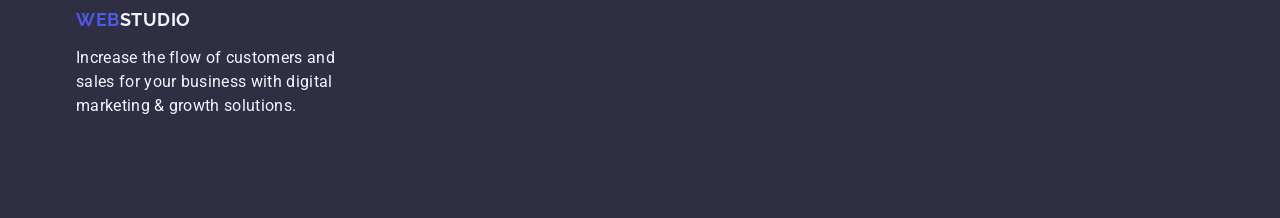
==== commit 479d9c0b: "add features icons" ====
--- a/index.html
+++ b/index.html
@@ -53,6 +53,11 @@
           <h2 class="visually-hidden">Features</h2>
           <ul class="features-list">
             <li class="features-item">
+              <div class="features-icon-wrapper">
+                <svg class="icon" width="64" height="64">
+                  <use href="./images/icons.svg#antenna"></use>
+                </svg>
+              </div>
               <h3 class="item-title">Strategy</h3>
               <p class="item-text">
                 Our goal is to identify the business problem to walk away with the
@@ -60,6 +65,11 @@
               </p>
             </li>
             <li class="features-item">
+              <div class="features-icon-wrapper">
+                <svg width="64" height="64">
+                  <use href="./images/icons.svg#antenna"></use>
+                </svg>
+              </div>
               <h3 class="item-title">Punctuality</h3>
               <p class="item-text">
                 Bring the key message to the brand's audience for the best price
@@ -67,6 +77,11 @@
               </p>
             </li>
             <li class="features-item">
+              <div class="features-icon-wrapper">
+                <svg width="64" height="64">
+                  <use href="./images/icons.svg#antenna"></use>
+                </svg>
+              </div>
               <h3 class="item-title">Diligence</h3>
               <p class="item-text">
                 Research and confirm brands that present the strongest digital
@@ -74,6 +89,11 @@
               </p>
             </li>
             <li class="features-item">
+              <div class="features-icon-wrapper">
+                <svg width="64" height="64">
+                  <use href="./images/icons.svg#antenna"></use>
+                </svg>
+              </div>
               <h3 class="item-title">Technologies</h3>
               <p class="item-text">
                 Design practice focused on digital experiences. We bring forth a
--- a/css/styles.css
+++ b/css/styles.css
@@ -31,10 +31,6 @@
   padding-right: 15px;
   margin-left:  auto;
   margin-right:  auto;
-}
-
-.section {
-  padding: 120px 0;
 }
 
 .visually-hidden {
@@ -50,6 +46,10 @@
   overflow: hidden;
 }
 
+.section {
+  padding: 120px 0;
+}
+
 .page-header {
   border-bottom: 1px solid #e7e9fc;
 }
@@ -116,6 +116,10 @@
 .page-hero {
   padding: 188px 0;
   background-color: #2e2f42;
+  background-image: linear-gradient(rgba(46, 47, 66, 0.7), rgba(46, 47, 66, 0.7)), url(../images/people-office.jpg);
+  background-repeat: no-repeat;
+  background-size: cover;
+  background-position: center center;
   text-align: center;
 }
 
@@ -160,6 +164,18 @@
   flex-basis: calc((100% - 3 * 24px) / 4);
 }
 
+.features-icon-wrapper {
+  padding: 24px 0;
+  border: 1px solid #8e8f99;
+  border-radius: 4px;
+  background-color: #f4f4fd;
+}
+
+.features-icon-wrapper .icon {
+  display: block;
+  margin: 0 auto;
+}
+
 .item-title {
   margin-bottom: 8px;
   font-weight: 500;
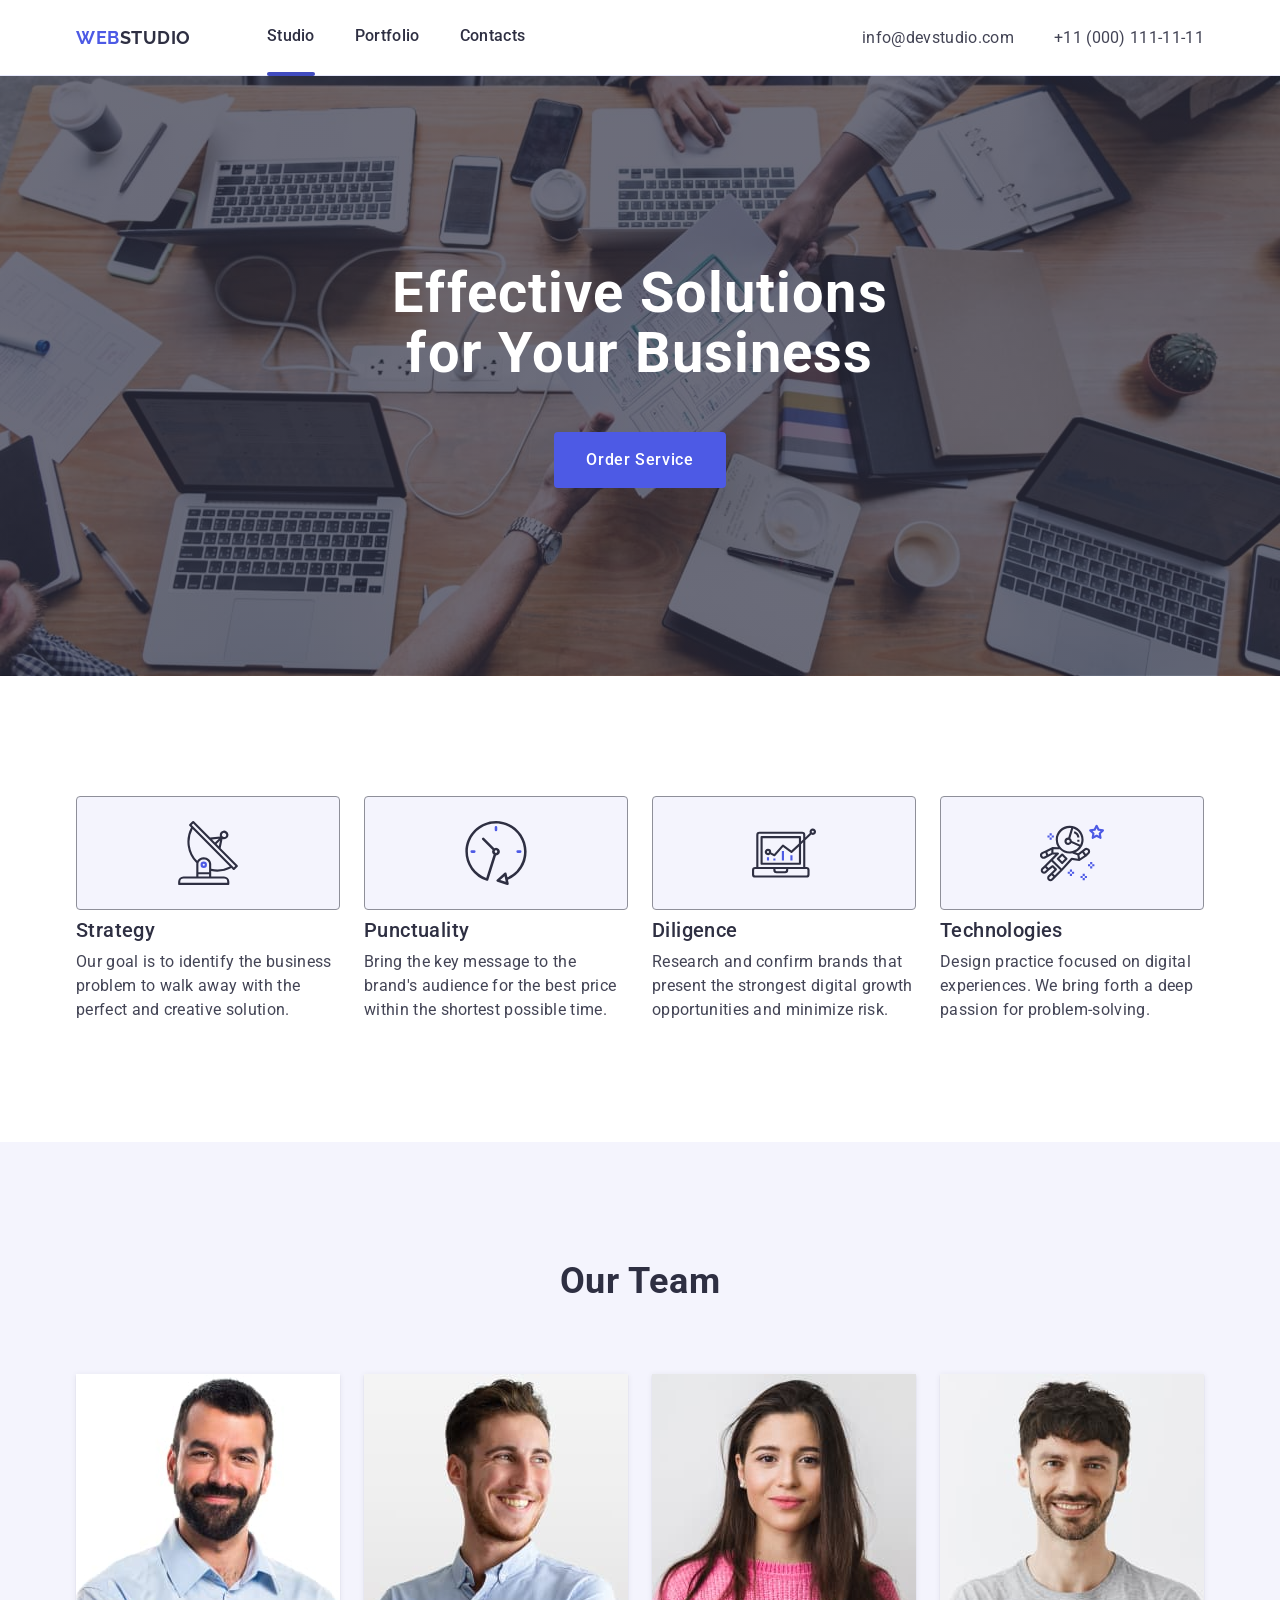
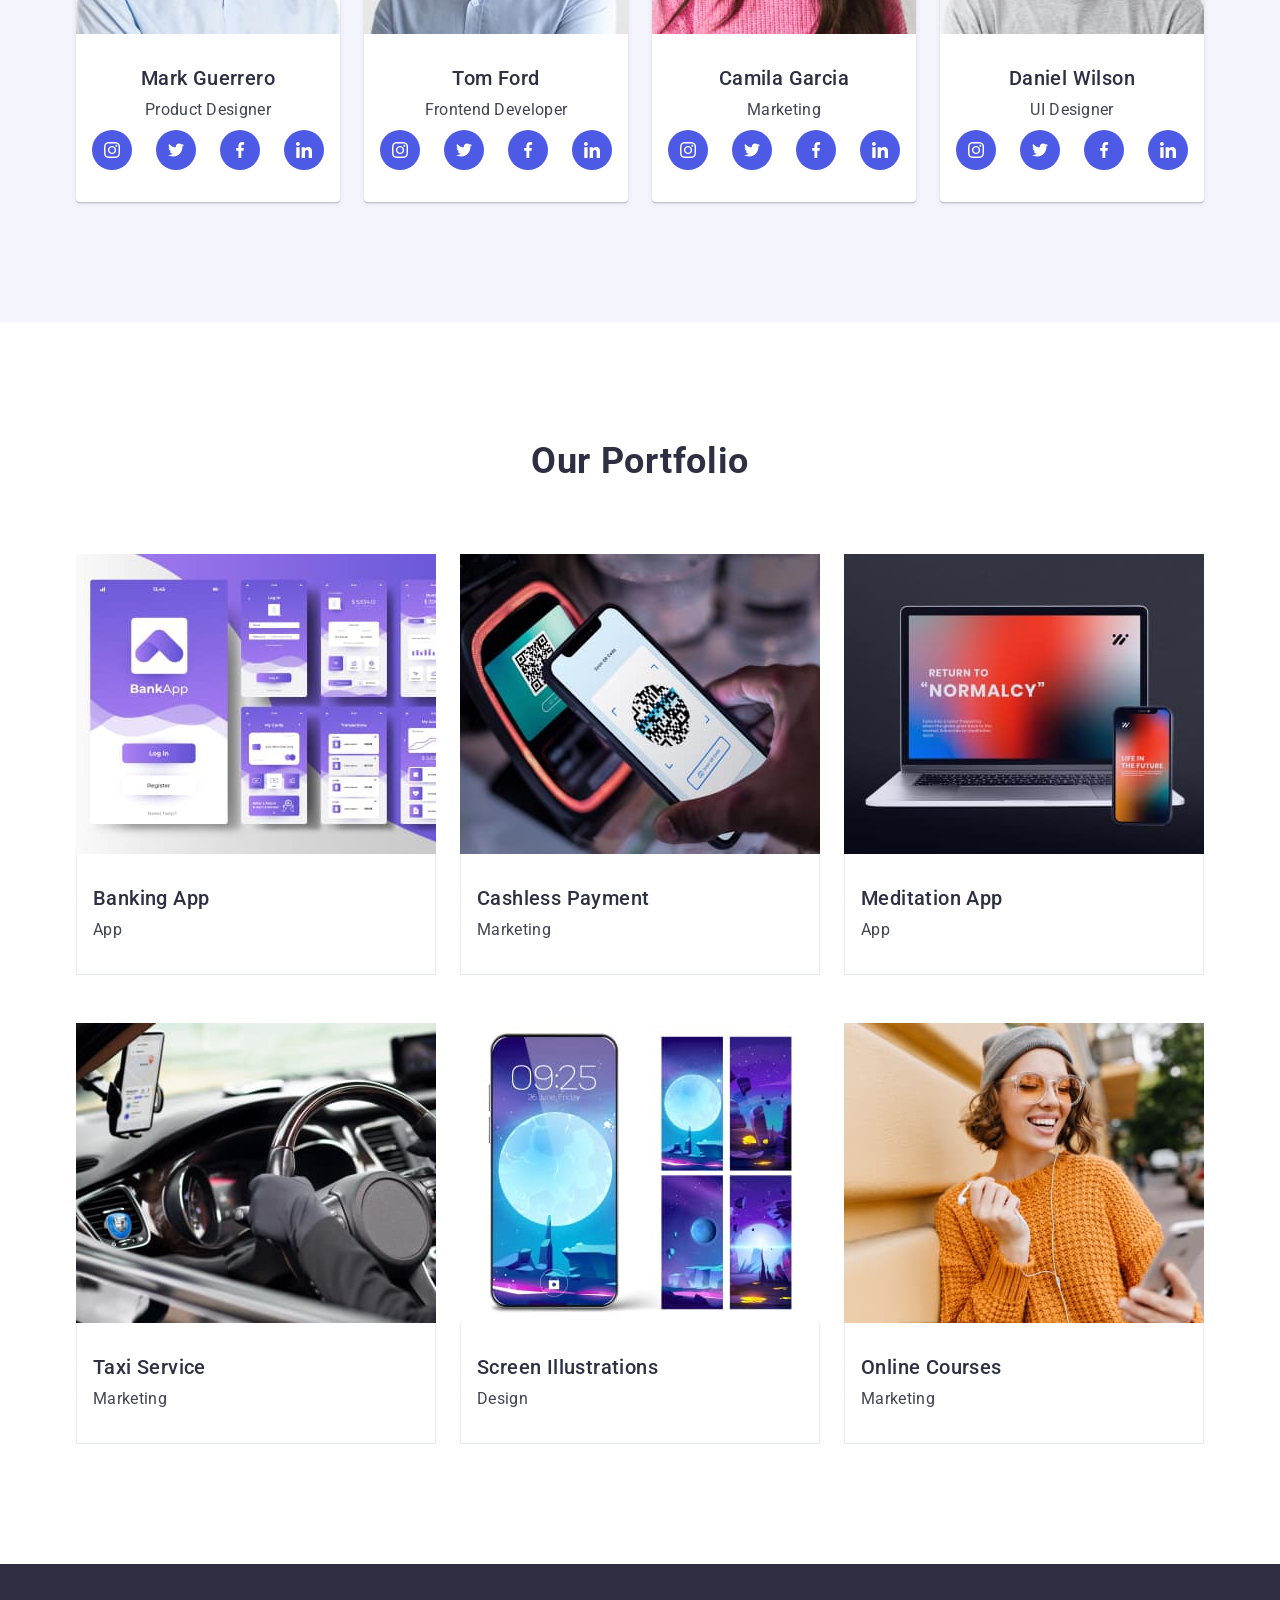
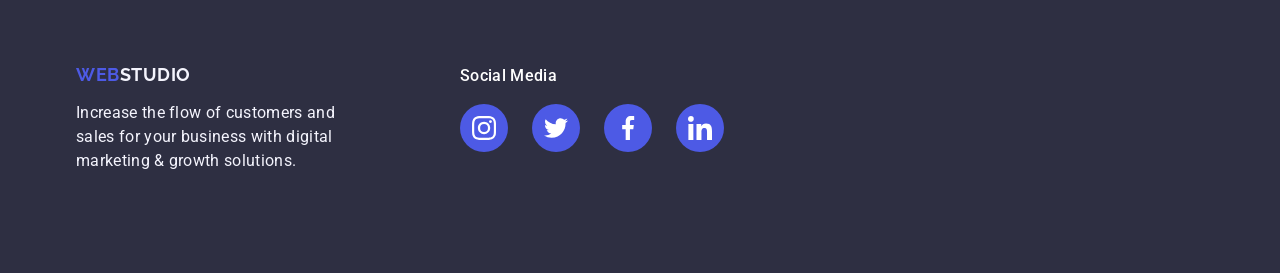
==== commit 01568c51: "add social media" ====
--- a/index.html
+++ b/index.html
@@ -66,8 +66,8 @@
             </li>
             <li class="features-item">
               <div class="features-icon-wrapper">
-                <svg width="64" height="64">
-                  <use href="./images/icons.svg#antenna"></use>
+                <svg class="icon" width="64" height="64">
+                  <use href="./images/icons.svg#clock"></use>
                 </svg>
               </div>
               <h3 class="item-title">Punctuality</h3>
@@ -78,8 +78,8 @@
             </li>
             <li class="features-item">
               <div class="features-icon-wrapper">
-                <svg width="64" height="64">
-                  <use href="./images/icons.svg#antenna"></use>
+                <svg class="icon" width="64" height="64">
+                  <use href="./images/icons.svg#diagram"></use>
                 </svg>
               </div>
               <h3 class="item-title">Diligence</h3>
@@ -90,8 +90,8 @@
             </li>
             <li class="features-item">
               <div class="features-icon-wrapper">
-                <svg width="64" height="64">
-                  <use href="./images/icons.svg#antenna"></use>
+                <svg class="icon" width="64" height="64">
+                  <use href="./images/icons.svg#astronaut"></use>
                 </svg>
               </div>
               <h3 class="item-title">Technologies</h3>
@@ -114,6 +114,36 @@
               <div class="card-content">
                 <h3 class="item-title">Mark Guerrero</h3>
                 <p class="item-text">Product Designer</p>
+                <ul class="social-links-list">
+                  <li class="social-links-item">
+                    <a class="link" href="https://www.instagram.com/" target="_blank">
+                      <svg class="social-links-icon" width="16" height="16">
+                        <use href="./images/icons.svg#instagram"></use>
+                      </svg>
+                    </a>
+                  </li>
+                  <li class="social-links-item">
+                    <a class="link" href="https://x.com/"  target="_blank">
+                      <svg class="social-links-icon" width="16" height="16">
+                        <use href="./images/icons.svg#twitter"></use>
+                      </svg>
+                    </a>
+                  </li>
+                  <li class="social-links-item">
+                    <a class="link" href="https://www.facebook.com/"  target="_blank">
+                      <svg class="social-links-icon" width="16" height="16">
+                        <use href="./images/icons.svg#facebook"></use>
+                      </svg>
+                    </a>
+                  </li>
+                  <li class="social-links-item">
+                    <a class="link" href="https://www.linkedin.com/"  target="_blank">
+                      <svg class="social-links-icon" width="16" height="16">
+                        <use href="./images/icons.svg#linkedin"></use>
+                      </svg>
+                    </a>
+                  </li>
+                </ul>
               </div>
             </li>
             <li class="team-item">
@@ -123,6 +153,36 @@
               <div class="card-content">
                 <h3 class="item-title">Tom Ford</h3>
                 <p class="item-text">Frontend Developer</p>
+                <ul class="social-links-list">
+                  <li class="social-links-item">
+                    <a class="link" href="https://www.instagram.com/"  target="_blank">
+                      <svg class="social-links-icon" width="16" height="16">
+                        <use href="./images/icons.svg#instagram"></use>
+                      </svg>
+                    </a>
+                  </li>
+                  <li class="social-links-item">
+                    <a class="link" href="https://x.com/"  target="_blank">
+                      <svg class="social-links-icon" width="16" height="16">
+                        <use href="./images/icons.svg#twitter"></use>
+                      </svg>
+                    </a>
+                  </li>
+                  <li class="social-links-item">
+                    <a class="link" href="https://www.facebook.com/"  target="_blank">
+                      <svg class="social-links-icon" width="16" height="16">
+                        <use href="./images/icons.svg#facebook"></use>
+                      </svg>
+                    </a>
+                  </li>
+                  <li class="social-links-item">
+                    <a class="link" href="https://www.linkedin.com/"  target="_blank">
+                      <svg class="social-links-icon" width="16" height="16">
+                        <use href="./images/icons.svg#linkedin"></use>
+                      </svg>
+                    </a>
+                  </li>
+                </ul>
               </div>
             </li>
             <li class="team-item">
@@ -132,6 +192,36 @@
               <div class="card-content">
                 <h3 class="item-title">Camila Garcia</h3>
                 <p class="item-text">Marketing</p>
+                <ul class="social-links-list">
+                  <li class="social-links-item">
+                    <a class="link" href="https://www.instagram.com/"  target="_blank">
+                      <svg class="social-links-icon" width="16" height="16">
+                        <use href="./images/icons.svg#instagram"></use>
+                      </svg>
+                    </a>
+                  </li>
+                  <li class="social-links-item">
+                    <a class="link" href="https://x.com/"  target="_blank">
+                      <svg class="social-links-icon" width="16" height="16">
+                        <use href="./images/icons.svg#twitter"></use>
+                      </svg>
+                    </a>
+                  </li>
+                  <li class="social-links-item">
+                    <a class="link" href="https://www.facebook.com/"  target="_blank">
+                      <svg class="social-links-icon" width="16" height="16">
+                        <use href="./images/icons.svg#facebook"></use>
+                      </svg>
+                    </a>
+                  </li>
+                  <li class="social-links-item">
+                    <a class="link" href="https://www.linkedin.com/"  target="_blank">
+                      <svg class="social-links-icon" width="16" height="16">
+                        <use href="./images/icons.svg#linkedin"></use>
+                      </svg>
+                    </a>
+                  </li>
+                </ul>
               </div>
             </li>
             <li class="team-item">
@@ -141,6 +231,36 @@
               <div class="card-content">
                 <h3 class="item-title">Daniel Wilson</h3>
                 <p class="item-text">UI Designer</p>
+                <ul class="social-links-list">
+                  <li class="social-links-item">
+                    <a class="link" href="https://www.instagram.com/"  target="_blank">
+                      <svg class="social-links-icon" width="16" height="16">
+                        <use href="./images/icons.svg#instagram"></use>
+                      </svg>
+                    </a>
+                  </li>
+                  <li class="social-links-item">
+                    <a class="link" href="https://x.com/"  target="_blank">
+                      <svg class="social-links-icon" width="16" height="16">
+                        <use href="./images/icons.svg#twitter"></use>
+                      </svg>
+                    </a>
+                  </li>
+                  <li class="social-links-item">
+                    <a class="link" href="https://www.facebook.com/"  target="_blank">
+                      <svg class="social-links-icon" width="16" height="16">
+                        <use href="./images/icons.svg#facebook"></use>
+                      </svg>
+                    </a>
+                  </li>
+                  <li class="social-links-item">
+                    <a class="link" href="https://www.linkedin.com/"  target="_blank">
+                      <svg class="social-links-icon" width="16" height="16">
+                        <use href="./images/icons.svg#linkedin"></use>
+                      </svg>
+                    </a>
+                  </li>
+                </ul>
               </div>
             </li>
           </ul>
@@ -210,11 +330,46 @@
     </main>
     <footer class="page-footer">
       <div class="container">
-        <a class="page-logo" href="./index.html">Web<span class="logo-text">Studio</span></a>
-        <p class="footer-text">
-          Increase the flow of customers and sales for your business with digital
-          marketing & growth solutions.
-        </p>
+        <div class="footer-info">
+          <a class="page-logo" href="./index.html">Web<span class="logo-text">Studio</span></a>
+          <p class="footer-text">
+            Increase the flow of customers and sales for your business with digital
+            marketing & growth solutions.
+          </p>
+        </div>
+        <div class="social-media">
+          <h3 class="social-media-title">Social Media</h3>
+          <ul class="social-links-list">
+            <li class="social-links-item">
+              <a class="link" href="https://www.instagram.com/" target="_blank">
+                <svg class="social-links-icon" width="24" height="24">
+                  <use href="./images/icons.svg#instagram"></use>
+                </svg>
+              </a>
+            </li>
+            <li class="social-links-item">
+              <a class="link" href="https://x.com/"  target="_blank">
+                <svg class="social-links-icon" width="24" height="24">
+                  <use href="./images/icons.svg#twitter"></use>
+                </svg>
+              </a>
+            </li>
+            <li class="social-links-item">
+              <a class="link" href="https://www.facebook.com/"  target="_blank">
+                <svg class="social-links-icon" width="24" height="24">
+                  <use href="./images/icons.svg#facebook"></use>
+                </svg>
+              </a>
+            </li>
+            <li class="social-links-item">
+              <a class="link" href="https://www.linkedin.com/"  target="_blank">
+                <svg class="social-links-icon" width="24" height="24">
+                  <use href="./images/icons.svg#linkedin"></use>
+                </svg>
+              </a>
+            </li>
+          </ul>
+        </div>
       </div>
     </footer>
   </body>
--- a/css/styles.css
+++ b/css/styles.css
@@ -93,6 +93,16 @@
   padding: 24px 0;
 }
 
+.nav-item:nth-child(1)::after {
+  content: '';
+  display: block;
+  margin-bottom: -1px;
+  border-radius: 2px;
+  width: 100%;
+  height: 4px;
+  background-color: #404bbf;
+}
+
 .address-header {
   font-style: normal;
 }
@@ -166,6 +176,7 @@
 
 .features-icon-wrapper {
   padding: 24px 0;
+  margin-bottom: 8px;;
   border: 1px solid #8e8f99;
   border-radius: 4px;
   background-color: #f4f4fd;
@@ -222,6 +233,29 @@
   padding: 32px 0;
 }
 
+.team-item .item-text {
+  margin-bottom: 8px;
+}
+
+.social-links-list {
+  display: flex;
+  justify-content: center;
+  gap: 24px;
+}
+
+.social-links-item .link {
+  display: inline-flex;
+  align-items: center;
+  padding: 12px;
+  border-radius: 50%;
+  background-color: #4d5ae5;
+  color: #fff;
+}
+
+.social-links-icon {
+  fill: currentColor;
+}
+
 .portfolio-list {
   display: flex;
   flex-wrap: wrap;
@@ -245,6 +279,15 @@
   background-color: #2e2f42;
 }
 
+.page-footer .container {
+  display: flex;
+  align-items: baseline;
+}
+
+.footer-info {
+  margin-right: 120px;
+}
+
 .page-footer .page-logo {
   display: inline-block;
   margin-bottom: 16px;
@@ -259,4 +302,17 @@
   max-width: 264px;
   line-height: 1.5;
   color: #f4f4fd;
+}
+
+.page-footer .social-links-list {
+  justify-content: start;
+}
+
+.social-media-title {
+  margin-bottom: 16px;
+  font-weight: 500;
+  font-size: 16px;
+  line-height: 1.5;
+  letter-spacing: 0.02em;
+  color: #fff;
 }
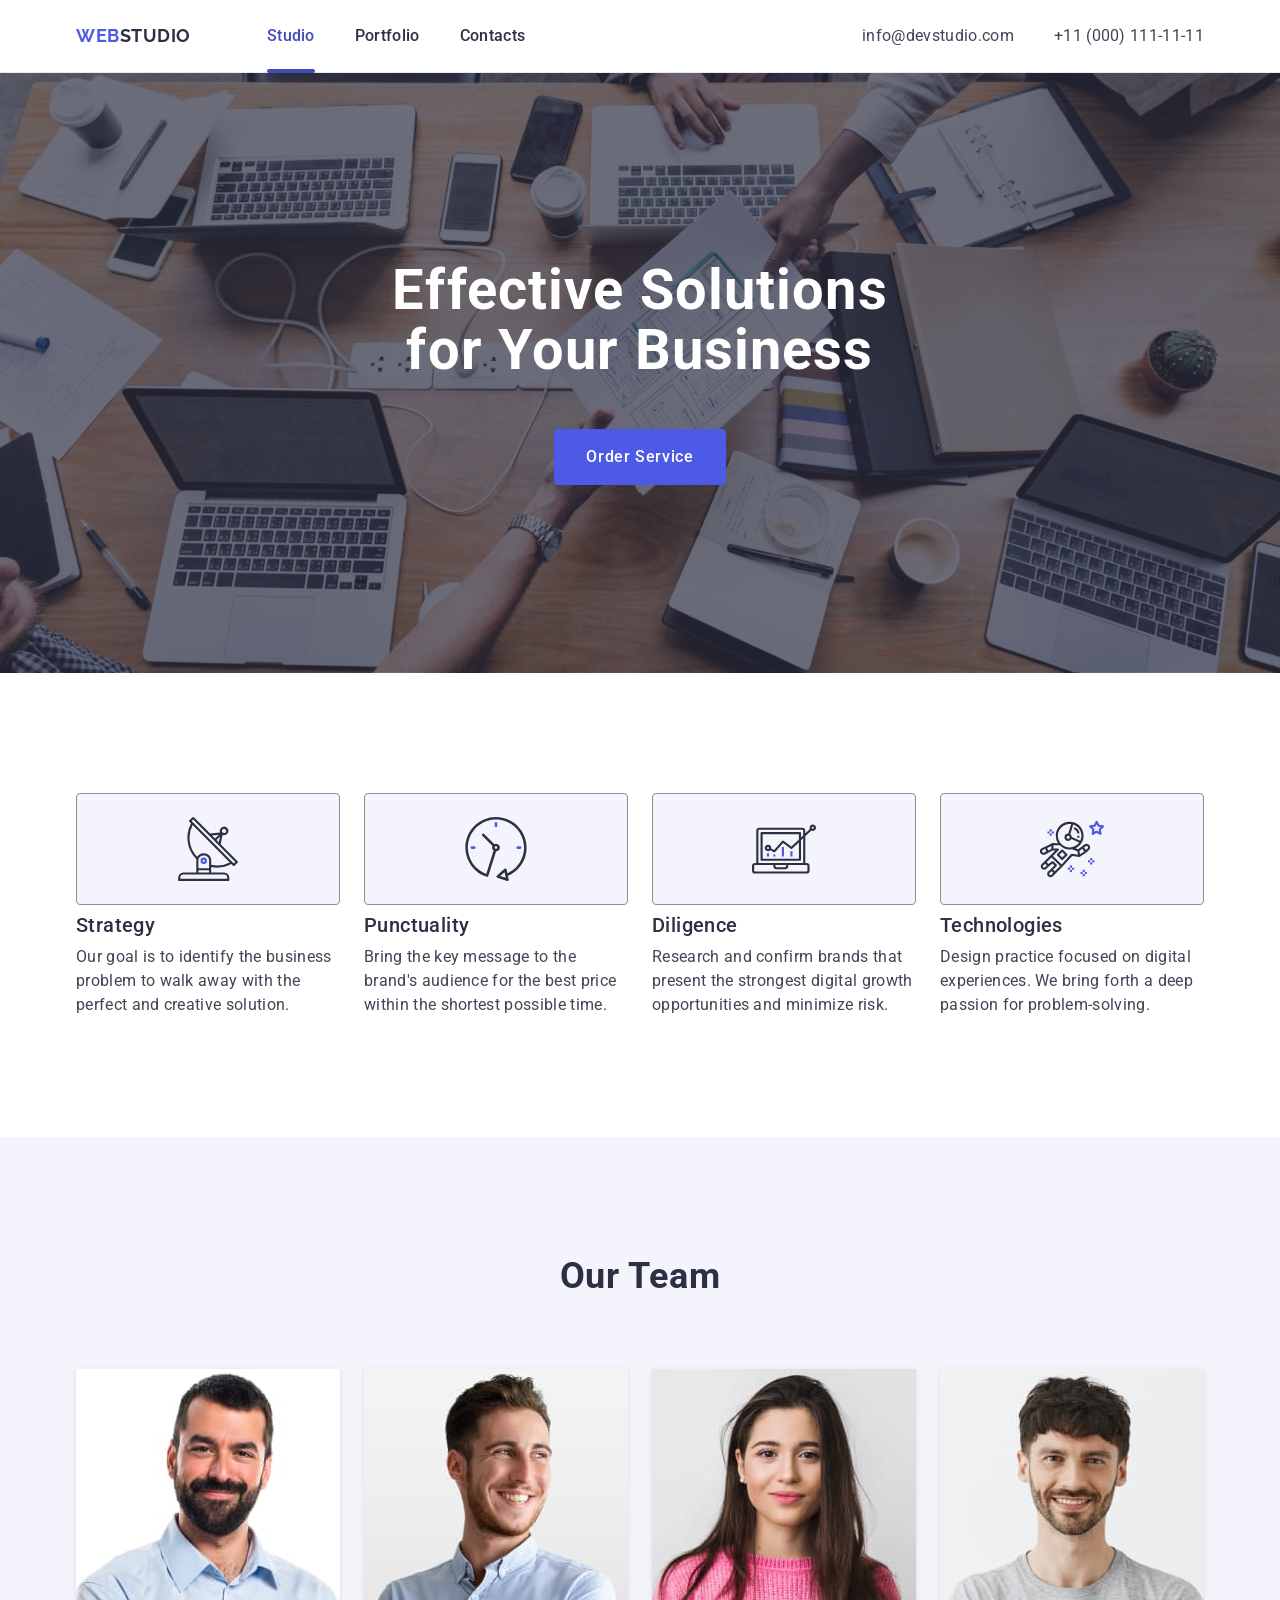
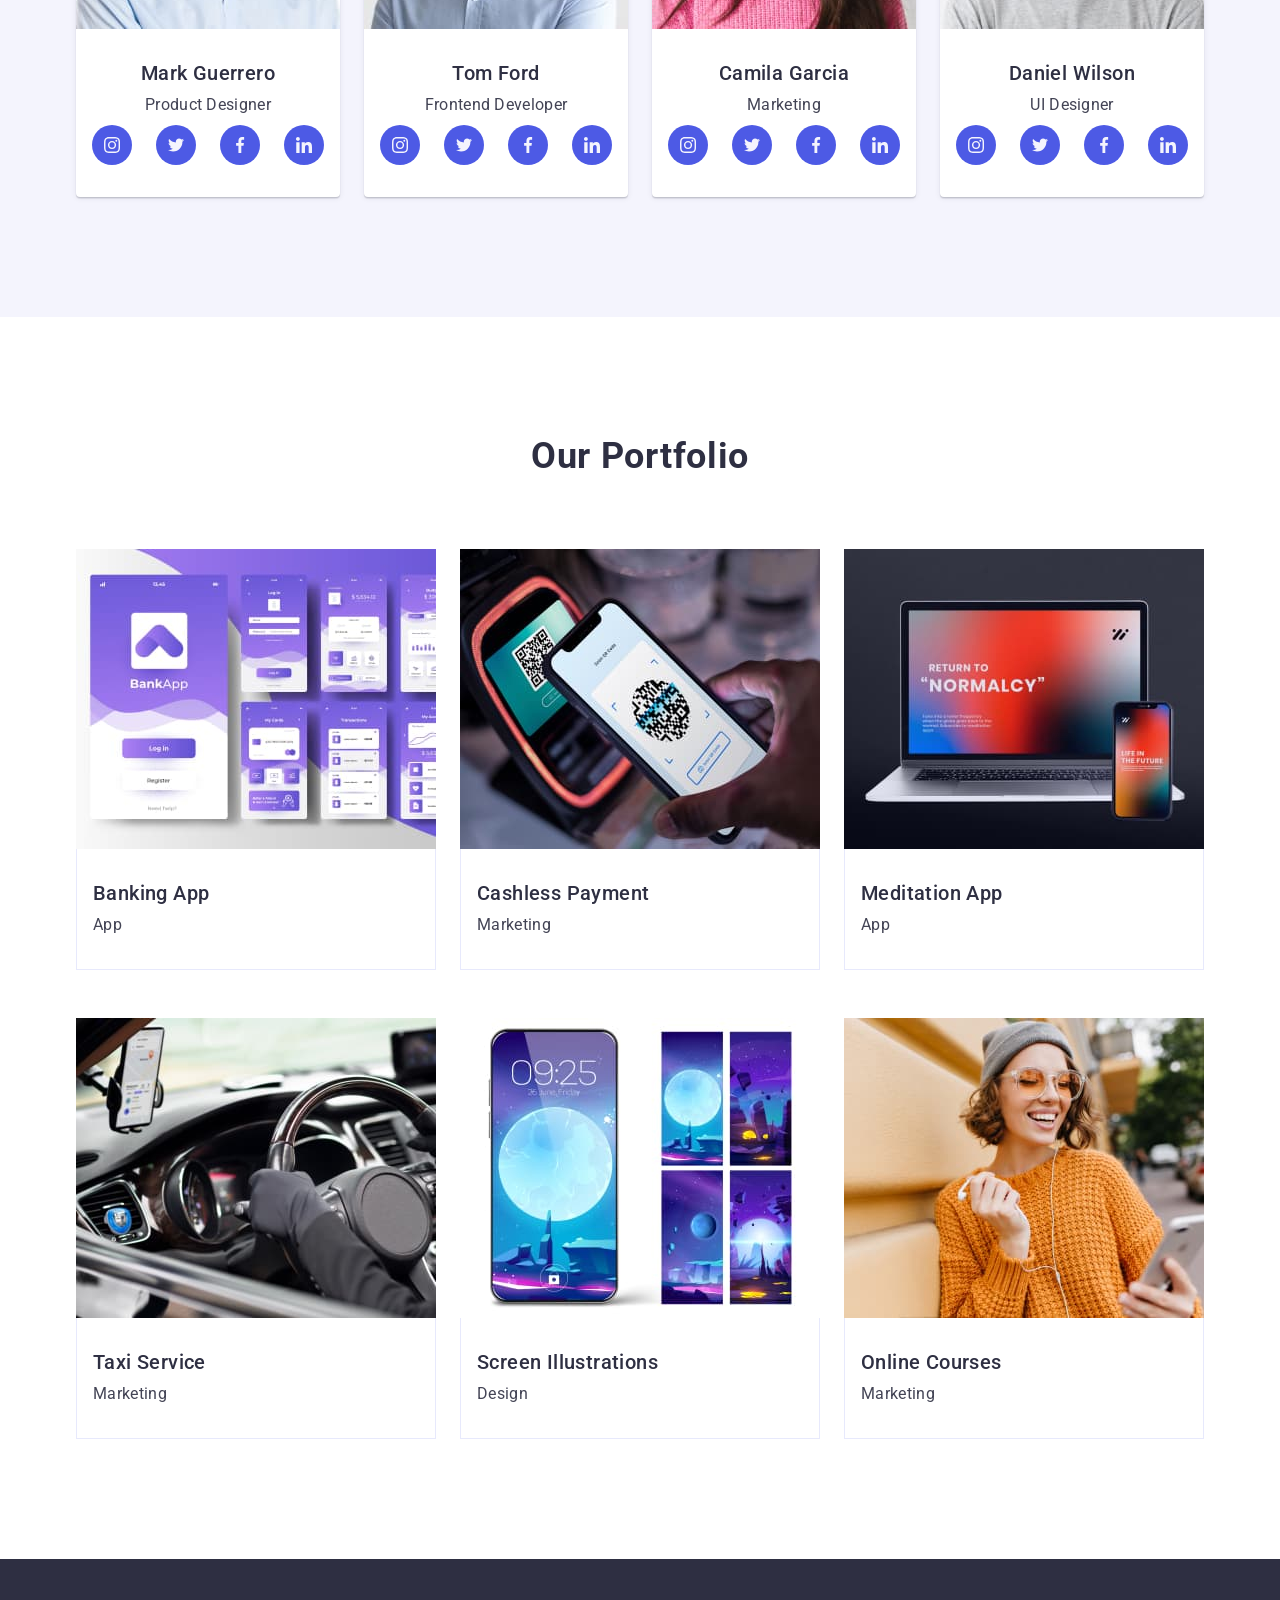
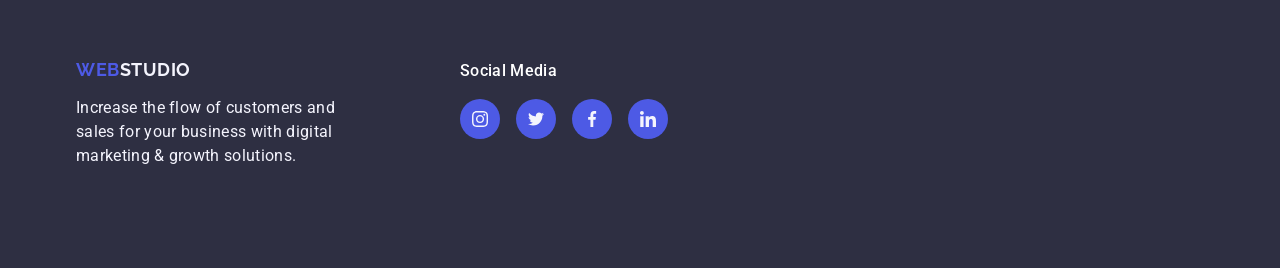
==== commit 374d9312: "add changes" ====
--- a/index.html
+++ b/index.html
@@ -22,7 +22,9 @@
         <nav class="page-nav">
           <a class="page-logo" href="./index.html">Web<span>Studio</span></a>
           <ul class="nav-list">
-            <li class="nav-item"><a class="link" href="./index.html">Studio</a></li>
+            <li class="nav-item">
+              <a class="link" href="./index.html">Studio</a>
+            </li>
             <li class="nav-item"><a class="link" href="">Portfolio</a></li>
             <li class="nav-item"><a class="link" href="">Contacts</a></li>
           </ul>
@@ -60,8 +62,8 @@
               </div>
               <h3 class="item-title">Strategy</h3>
               <p class="item-text">
-                Our goal is to identify the business problem to walk away with the
-                perfect and creative solution.
+                Our goal is to identify the business problem to walk away with
+                the perfect and creative solution.
               </p>
             </li>
             <li class="features-item">
@@ -100,7 +102,7 @@
                 deep passion for problem-solving.
               </p>
             </li>
-          </ul>   
+          </ul>
         </div>
       </section>
       <section class="section team">
@@ -116,28 +118,40 @@
                 <p class="item-text">Product Designer</p>
                 <ul class="social-links-list">
                   <li class="social-links-item">
-                    <a class="link" href="https://www.instagram.com/" target="_blank">
+                    <a
+                      class="link"
+                      href="https://www.instagram.com/"
+                      target="_blank"
+                    >
                       <svg class="social-links-icon" width="16" height="16">
                         <use href="./images/icons.svg#instagram"></use>
                       </svg>
                     </a>
                   </li>
                   <li class="social-links-item">
-                    <a class="link" href="https://x.com/"  target="_blank">
+                    <a class="link" href="https://x.com/" target="_blank">
                       <svg class="social-links-icon" width="16" height="16">
                         <use href="./images/icons.svg#twitter"></use>
                       </svg>
                     </a>
                   </li>
                   <li class="social-links-item">
-                    <a class="link" href="https://www.facebook.com/"  target="_blank">
+                    <a
+                      class="link"
+                      href="https://www.facebook.com/"
+                      target="_blank"
+                    >
                       <svg class="social-links-icon" width="16" height="16">
                         <use href="./images/icons.svg#facebook"></use>
                       </svg>
                     </a>
                   </li>
                   <li class="social-links-item">
-                    <a class="link" href="https://www.linkedin.com/"  target="_blank">
+                    <a
+                      class="link"
+                      href="https://www.linkedin.com/"
+                      target="_blank"
+                    >
                       <svg class="social-links-icon" width="16" height="16">
                         <use href="./images/icons.svg#linkedin"></use>
                       </svg>
@@ -155,28 +169,40 @@
                 <p class="item-text">Frontend Developer</p>
                 <ul class="social-links-list">
                   <li class="social-links-item">
-                    <a class="link" href="https://www.instagram.com/"  target="_blank">
+                    <a
+                      class="link"
+                      href="https://www.instagram.com/"
+                      target="_blank"
+                    >
                       <svg class="social-links-icon" width="16" height="16">
                         <use href="./images/icons.svg#instagram"></use>
                       </svg>
                     </a>
                   </li>
                   <li class="social-links-item">
-                    <a class="link" href="https://x.com/"  target="_blank">
+                    <a class="link" href="https://x.com/" target="_blank">
                       <svg class="social-links-icon" width="16" height="16">
                         <use href="./images/icons.svg#twitter"></use>
                       </svg>
                     </a>
                   </li>
                   <li class="social-links-item">
-                    <a class="link" href="https://www.facebook.com/"  target="_blank">
+                    <a
+                      class="link"
+                      href="https://www.facebook.com/"
+                      target="_blank"
+                    >
                       <svg class="social-links-icon" width="16" height="16">
                         <use href="./images/icons.svg#facebook"></use>
                       </svg>
                     </a>
                   </li>
                   <li class="social-links-item">
-                    <a class="link" href="https://www.linkedin.com/"  target="_blank">
+                    <a
+                      class="link"
+                      href="https://www.linkedin.com/"
+                      target="_blank"
+                    >
                       <svg class="social-links-icon" width="16" height="16">
                         <use href="./images/icons.svg#linkedin"></use>
                       </svg>
@@ -194,28 +220,40 @@
                 <p class="item-text">Marketing</p>
                 <ul class="social-links-list">
                   <li class="social-links-item">
-                    <a class="link" href="https://www.instagram.com/"  target="_blank">
+                    <a
+                      class="link"
+                      href="https://www.instagram.com/"
+                      target="_blank"
+                    >
                       <svg class="social-links-icon" width="16" height="16">
                         <use href="./images/icons.svg#instagram"></use>
                       </svg>
                     </a>
                   </li>
                   <li class="social-links-item">
-                    <a class="link" href="https://x.com/"  target="_blank">
+                    <a class="link" href="https://x.com/" target="_blank">
                       <svg class="social-links-icon" width="16" height="16">
                         <use href="./images/icons.svg#twitter"></use>
                       </svg>
                     </a>
                   </li>
                   <li class="social-links-item">
-                    <a class="link" href="https://www.facebook.com/"  target="_blank">
+                    <a
+                      class="link"
+                      href="https://www.facebook.com/"
+                      target="_blank"
+                    >
                       <svg class="social-links-icon" width="16" height="16">
                         <use href="./images/icons.svg#facebook"></use>
                       </svg>
                     </a>
                   </li>
                   <li class="social-links-item">
-                    <a class="link" href="https://www.linkedin.com/"  target="_blank">
+                    <a
+                      class="link"
+                      href="https://www.linkedin.com/"
+                      target="_blank"
+                    >
                       <svg class="social-links-icon" width="16" height="16">
                         <use href="./images/icons.svg#linkedin"></use>
                       </svg>
@@ -233,28 +271,40 @@
                 <p class="item-text">UI Designer</p>
                 <ul class="social-links-list">
                   <li class="social-links-item">
-                    <a class="link" href="https://www.instagram.com/"  target="_blank">
+                    <a
+                      class="link"
+                      href="https://www.instagram.com/"
+                      target="_blank"
+                    >
                       <svg class="social-links-icon" width="16" height="16">
                         <use href="./images/icons.svg#instagram"></use>
                       </svg>
                     </a>
                   </li>
                   <li class="social-links-item">
-                    <a class="link" href="https://x.com/"  target="_blank">
+                    <a class="link" href="https://x.com/" target="_blank">
                       <svg class="social-links-icon" width="16" height="16">
                         <use href="./images/icons.svg#twitter"></use>
                       </svg>
                     </a>
                   </li>
                   <li class="social-links-item">
-                    <a class="link" href="https://www.facebook.com/"  target="_blank">
+                    <a
+                      class="link"
+                      href="https://www.facebook.com/"
+                      target="_blank"
+                    >
                       <svg class="social-links-icon" width="16" height="16">
                         <use href="./images/icons.svg#facebook"></use>
                       </svg>
                     </a>
                   </li>
                   <li class="social-links-item">
-                    <a class="link" href="https://www.linkedin.com/"  target="_blank">
+                    <a
+                      class="link"
+                      href="https://www.linkedin.com/"
+                      target="_blank"
+                    >
                       <svg class="social-links-icon" width="16" height="16">
                         <use href="./images/icons.svg#linkedin"></use>
                       </svg>
@@ -273,6 +323,12 @@
             <li class="portfolio-item">
               <div class="thumb">
                 <img src="./images/img-5.jpg" alt="Banking Ap" width="360" />
+
+                <p class="overlay-text">
+                  14 Stylish and User-Friendly App Design Concepts · Task
+                  Manager App · Calorie Tracker App · Exotic Fruit Ecommerce App
+                  · Cloud Storage App
+                </p>
               </div>
               <div class="card-content">
                 <h3 class="item-title">Banking App</h3>
@@ -281,7 +337,17 @@
             </li>
             <li class="portfolio-item">
               <div class="thumb">
-                <img src="./images/img-6.jpg" alt="Cashless Payment" width="360" />
+                <img
+                  src="./images/img-6.jpg"
+                  alt="Cashless Payment"
+                  width="360"
+                />
+
+                <p class="overlay-text">
+                  14 Stylish and User-Friendly App Design Concepts · Task
+                  Manager App · Calorie Tracker App · Exotic Fruit Ecommerce App
+                  · Cloud Storage App
+                </p>
               </div>
               <div class="card-content">
                 <h3 class="item-title">Cashless Payment</h3>
@@ -290,7 +356,17 @@
             </li>
             <li class="portfolio-item">
               <div class="thumb">
-                <img src="./images/img-7.jpg" alt="Meditation App" width="360" />
+                <img
+                  src="./images/img-7.jpg"
+                  alt="Meditation App"
+                  width="360"
+                />
+
+                <p class="overlay-text">
+                  14 Stylish and User-Friendly App Design Concepts · Task
+                  Manager App · Calorie Tracker App · Exotic Fruit Ecommerce App
+                  · Cloud Storage App
+                </p>
               </div>
               <div class="card-content">
                 <h3 class="item-title">Meditation App</h3>
@@ -300,6 +376,12 @@
             <li class="portfolio-item">
               <div class="thumb">
                 <img src="./images/img-8.jpg" alt="Taxi Service" width="360" />
+
+                <p class="overlay-text">
+                  14 Stylish and User-Friendly App Design Concepts · Task
+                  Manager App · Calorie Tracker App · Exotic Fruit Ecommerce App
+                  · Cloud Storage App
+                </p>
               </div>
               <div class="card-content">
                 <h3 class="item-title">Taxi Service</h3>
@@ -308,7 +390,17 @@
             </li>
             <li class="portfolio-item">
               <div class="thumb">
-                <img src="./images/img-9.jpg" alt="Screen Illustrations" width="360" />
+                <img
+                  src="./images/img-9.jpg"
+                  alt="Screen Illustrations"
+                  width="360"
+                />
+
+                <p class="overlay-text">
+                  14 Stylish and User-Friendly App Design Concepts · Task
+                  Manager App · Calorie Tracker App · Exotic Fruit Ecommerce App
+                  · Cloud Storage App
+                </p>
               </div>
               <div class="card-content">
                 <h3 class="item-title">Screen Illustrations</h3>
@@ -317,7 +409,17 @@
             </li>
             <li class="portfolio-item">
               <div class="thumb">
-                <img src="./images/img-10.jpg" alt="Online Courses" width="360" />
+                <img
+                  src="./images/img-10.jpg"
+                  alt="Online Courses"
+                  width="360"
+                />
+
+                <p class="overlay-text">
+                  14 Stylish and User-Friendly App Design Concepts · Task
+                  Manager App · Calorie Tracker App · Exotic Fruit Ecommerce App
+                  · Cloud Storage App
+                </p>
               </div>
               <div class="card-content">
                 <h3 class="item-title">Online Courses</h3>
@@ -331,14 +433,16 @@
     <footer class="page-footer">
       <div class="container">
         <div class="footer-info">
-          <a class="page-logo" href="./index.html">Web<span class="logo-text">Studio</span></a>
+          <a class="page-logo" href="./index.html"
+            >Web<span class="logo-text">Studio</span></a
+          >
           <p class="footer-text">
-            Increase the flow of customers and sales for your business with digital
-            marketing & growth solutions.
+            Increase the flow of customers and sales for your business with
+            digital marketing & growth solutions.
           </p>
         </div>
         <div class="social-media">
-          <h3 class="social-media-title">Social Media</h3>
+          <p class="social-media-title">Social Media</p>
           <ul class="social-links-list">
             <li class="social-links-item">
               <a class="link" href="https://www.instagram.com/" target="_blank">
@@ -348,21 +452,21 @@
               </a>
             </li>
             <li class="social-links-item">
-              <a class="link" href="https://x.com/"  target="_blank">
+              <a class="link" href="https://x.com/" target="_blank">
                 <svg class="social-links-icon" width="24" height="24">
                   <use href="./images/icons.svg#twitter"></use>
                 </svg>
               </a>
             </li>
             <li class="social-links-item">
-              <a class="link" href="https://www.facebook.com/"  target="_blank">
+              <a class="link" href="https://www.facebook.com/" target="_blank">
                 <svg class="social-links-icon" width="24" height="24">
                   <use href="./images/icons.svg#facebook"></use>
                 </svg>
               </a>
             </li>
             <li class="social-links-item">
-              <a class="link" href="https://www.linkedin.com/"  target="_blank">
+              <a class="link" href="https://www.linkedin.com/" target="_blank">
                 <svg class="social-links-icon" width="24" height="24">
                   <use href="./images/icons.svg#linkedin"></use>
                 </svg>
--- a/css/styles.css
+++ b/css/styles.css
@@ -52,6 +52,7 @@
 
 .page-header {
   border-bottom: 1px solid #e7e9fc;
+  box-shadow: 0 1px 6px 0 rgba(46, 47, 66, 0.08), 0 1px 1px 0 rgba(46, 47, 66, 0.16), 0 2px 1px 0 rgba(46, 47, 66, 0.08);
 }
 
 .page-header .container {
@@ -91,12 +92,20 @@
   display: block;
   color: #2e2f42;
   padding: 24px 0;
-}
-
-.nav-item:nth-child(1)::after {
+  transition: color 250ms cubic-bezier(0.4, 0, 0.2, 1);
+}
+
+.nav-item:nth-child(1) .link {
+  position: relative;
+  color: #404bbf;
+}
+
+.nav-item:nth-child(1) .link::after {
   content: '';
+  position: absolute;
   display: block;
-  margin-bottom: -1px;
+  left: 0;
+  bottom: -1px;
   border-radius: 2px;
   width: 100%;
   height: 4px;
@@ -114,6 +123,7 @@
 
 .address-item .link {
   color: #434455;
+  transition: color 250ms cubic-bezier(0.4, 0, 0.2, 1);
 }
 
 .nav-item .link:hover,
@@ -125,6 +135,7 @@
 
 .page-hero {
   padding: 188px 0;
+  max-width: 1440px;
   background-color: #2e2f42;
   background-image: linear-gradient(rgba(46, 47, 66, 0.7), rgba(46, 47, 66, 0.7)), url(../images/people-office.jpg);
   background-repeat: no-repeat;
@@ -158,6 +169,7 @@
   border-radius: 4px;
   color: #fff;
   cursor: pointer;
+  transition: background-color 250ms cubic-bezier(0.4, 0, 0.2, 1);
 }
 
 .hero-btn:hover,
@@ -175,6 +187,10 @@
 }
 
 .features-icon-wrapper {
+  display: flex;
+  align-items: center;
+  justify-content: center;
+  height: 112px;
   padding: 24px 0;
   margin-bottom: 8px;;
   border: 1px solid #8e8f99;
@@ -244,12 +260,21 @@
 }
 
 .social-links-item .link {
-  display: inline-flex;
+  display: flex;
   align-items: center;
+  justify-content: center;
+  width: 40px;
+  height: 40px;
   padding: 12px;
   border-radius: 50%;
   background-color: #4d5ae5;
-  color: #fff;
+  color: #f4f4fd;
+  transition: background-color 250ms cubic-bezier(0.4, 0, 0.2, 1);
+}
+
+.social-links-item .link:hover,
+.social-links-item .link:focus {
+  background-color: #404bbf;
 }
 
 .social-links-icon {
@@ -265,6 +290,56 @@
 
 .portfolio-item {
   flex-basis: calc((100% - 2 * 24px) / 3);
+  transition: box-shadow 250ms cubic-bezier(0.4, 0, 0.2, 1);
+}
+
+.portfolio-item:hover,
+.portfolio-item:focus {
+  box-shadow: 0 2px 1px 0 rgba(46, 47, 66, 0.08), 0 1px 1px 0 rgba(46, 47, 66, 0.16), 0 1px 6px 0 rgba(46, 47, 66, 0.08);
+}
+
+.thumb {
+  position: relative;
+  overflow: hidden;
+}
+
+/* .overlay {
+  position: absolute;
+  top: 0;
+  left: 0;
+  width: 100%;
+  height: 100%;
+  padding-top: 40px;
+  padding-left: 32px;
+  padding-right: 32px;
+  background-color: #4d5ae5;
+
+  transform: translateY(100%);
+  transition: transform 250ms cubic-bezier(0.4, 0, 0.2, 1);
+} */
+
+.overlay-text {
+  position: absolute;
+  top: 0;
+  left: 0;
+  width: 100%;
+  height: 100%;
+  padding-top: 40px;
+  padding-left: 32px;
+  padding-right: 32px;
+  background-color: #4d5ae5;
+  font-size: 16px;
+  line-height: 1.5;
+  letter-spacing: 0.02em;
+  color: #f4f4fd;
+
+  transform: translateY(100%);
+  transition: transform 250ms cubic-bezier(0.4, 0, 0.2, 1);
+}
+
+.portfolio-item:hover .overlay-text,
+.portfolio-item:focus .overlay-text {
+  transform: translateY(0);
 }
 
 .portfolio-item .card-content {
@@ -306,6 +381,7 @@
 
 .page-footer .social-links-list {
   justify-content: start;
+  gap: 16px;
 }
 
 .social-media-title {
@@ -315,4 +391,14 @@
   line-height: 1.5;
   letter-spacing: 0.02em;
   color: #fff;
+}
+
+.page-footer .social-links-item .link {
+  display: flex;
+  justify-content: center;
+}
+
+.page-footer .social-links-item .link:hover,
+.page-footer .social-links-item .link:focus {
+  background-color:  #31d0aa;
 }
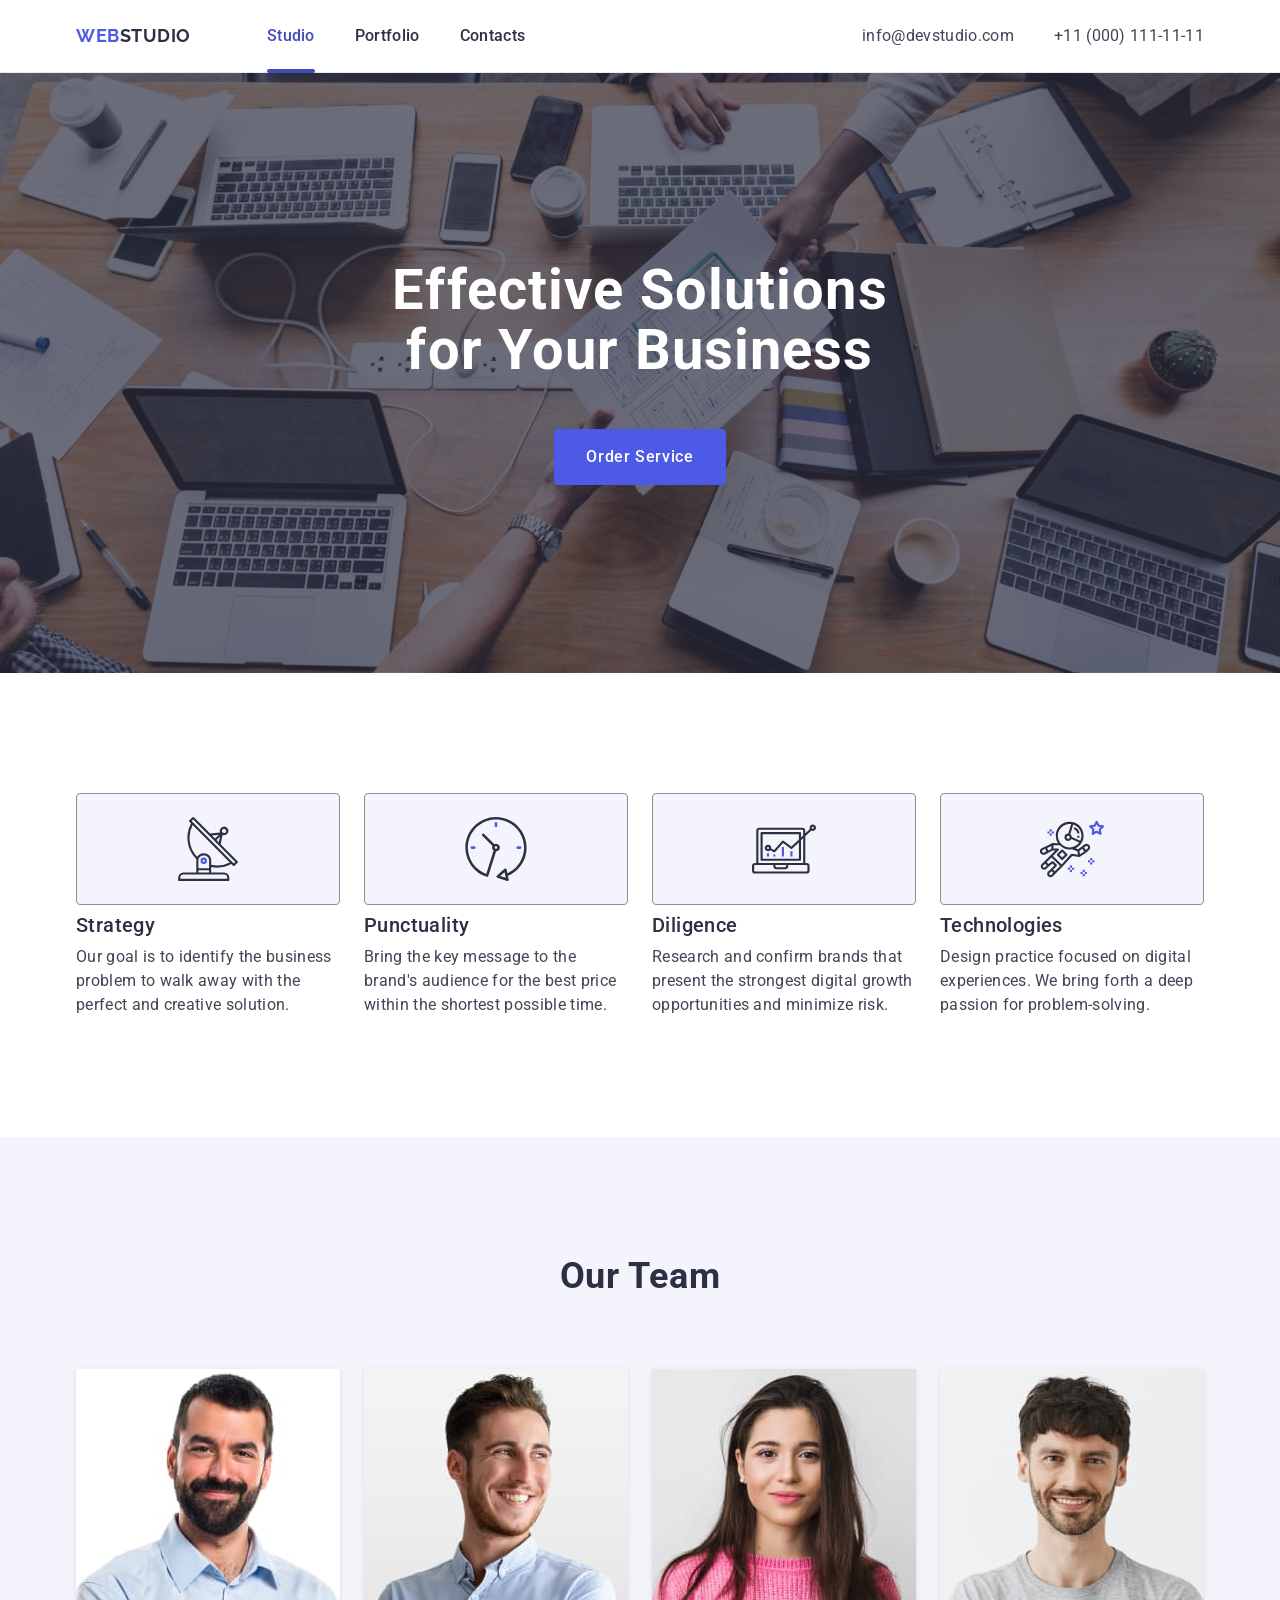
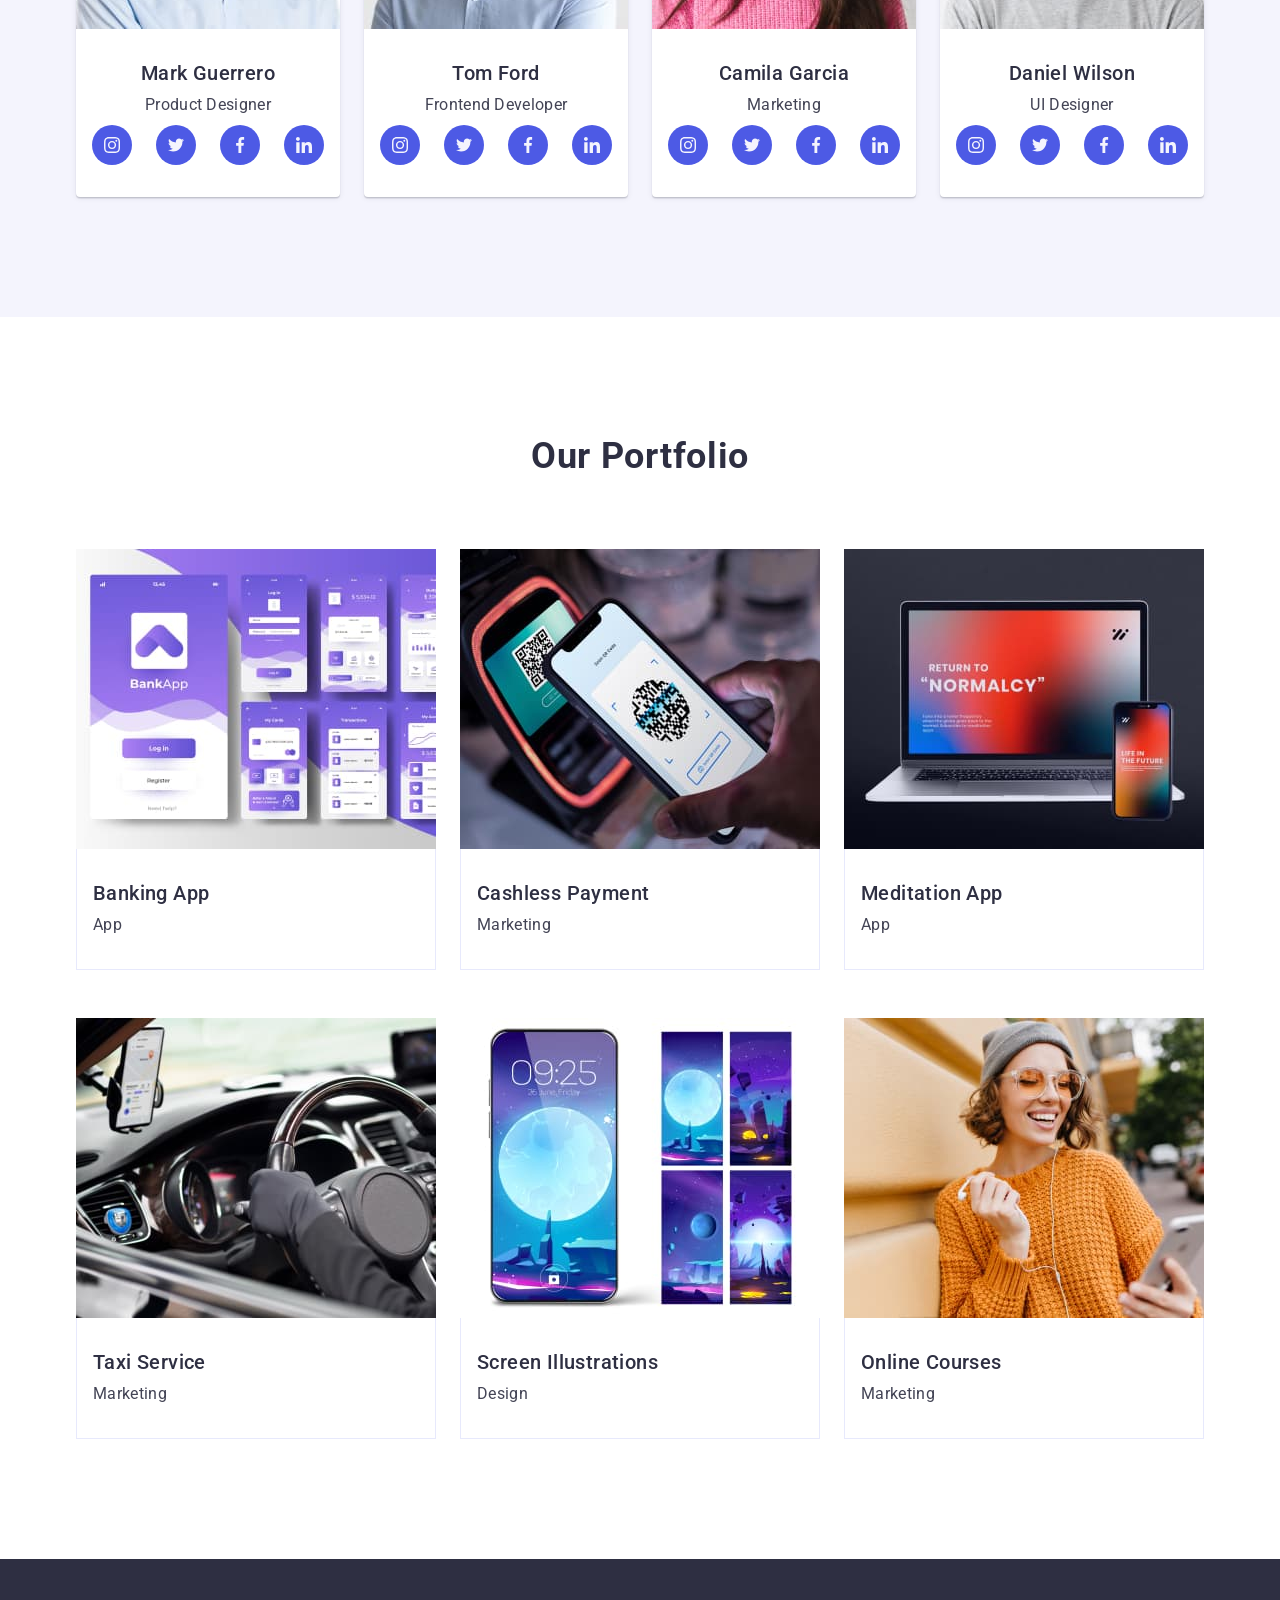
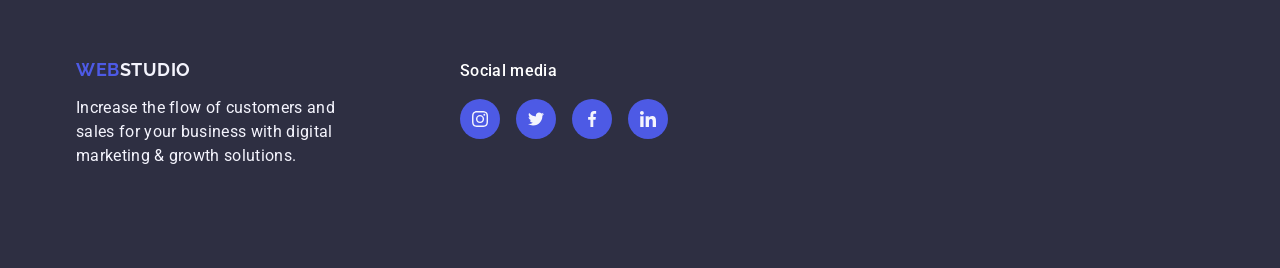
==== commit c935d928: "last changes" ====
--- a/index.html
+++ b/index.html
@@ -442,7 +442,7 @@
           </p>
         </div>
         <div class="social-media">
-          <p class="social-media-title">Social Media</p>
+          <p class="social-media-title">Social media</p>
           <ul class="social-links-list">
             <li class="social-links-item">
               <a class="link" href="https://www.instagram.com/" target="_blank">
--- a/css/styles.css
+++ b/css/styles.css
@@ -303,30 +303,13 @@
   overflow: hidden;
 }
 
-/* .overlay {
-  position: absolute;
-  top: 0;
-  left: 0;
-  width: 100%;
-  height: 100%;
-  padding-top: 40px;
-  padding-left: 32px;
-  padding-right: 32px;
-  background-color: #4d5ae5;
-
-  transform: translateY(100%);
-  transition: transform 250ms cubic-bezier(0.4, 0, 0.2, 1);
-} */
-
 .overlay-text {
   position: absolute;
   top: 0;
   left: 0;
   width: 100%;
   height: 100%;
-  padding-top: 40px;
-  padding-left: 32px;
-  padding-right: 32px;
+  padding: 40px 32px;
   background-color: #4d5ae5;
   font-size: 16px;
   line-height: 1.5;
